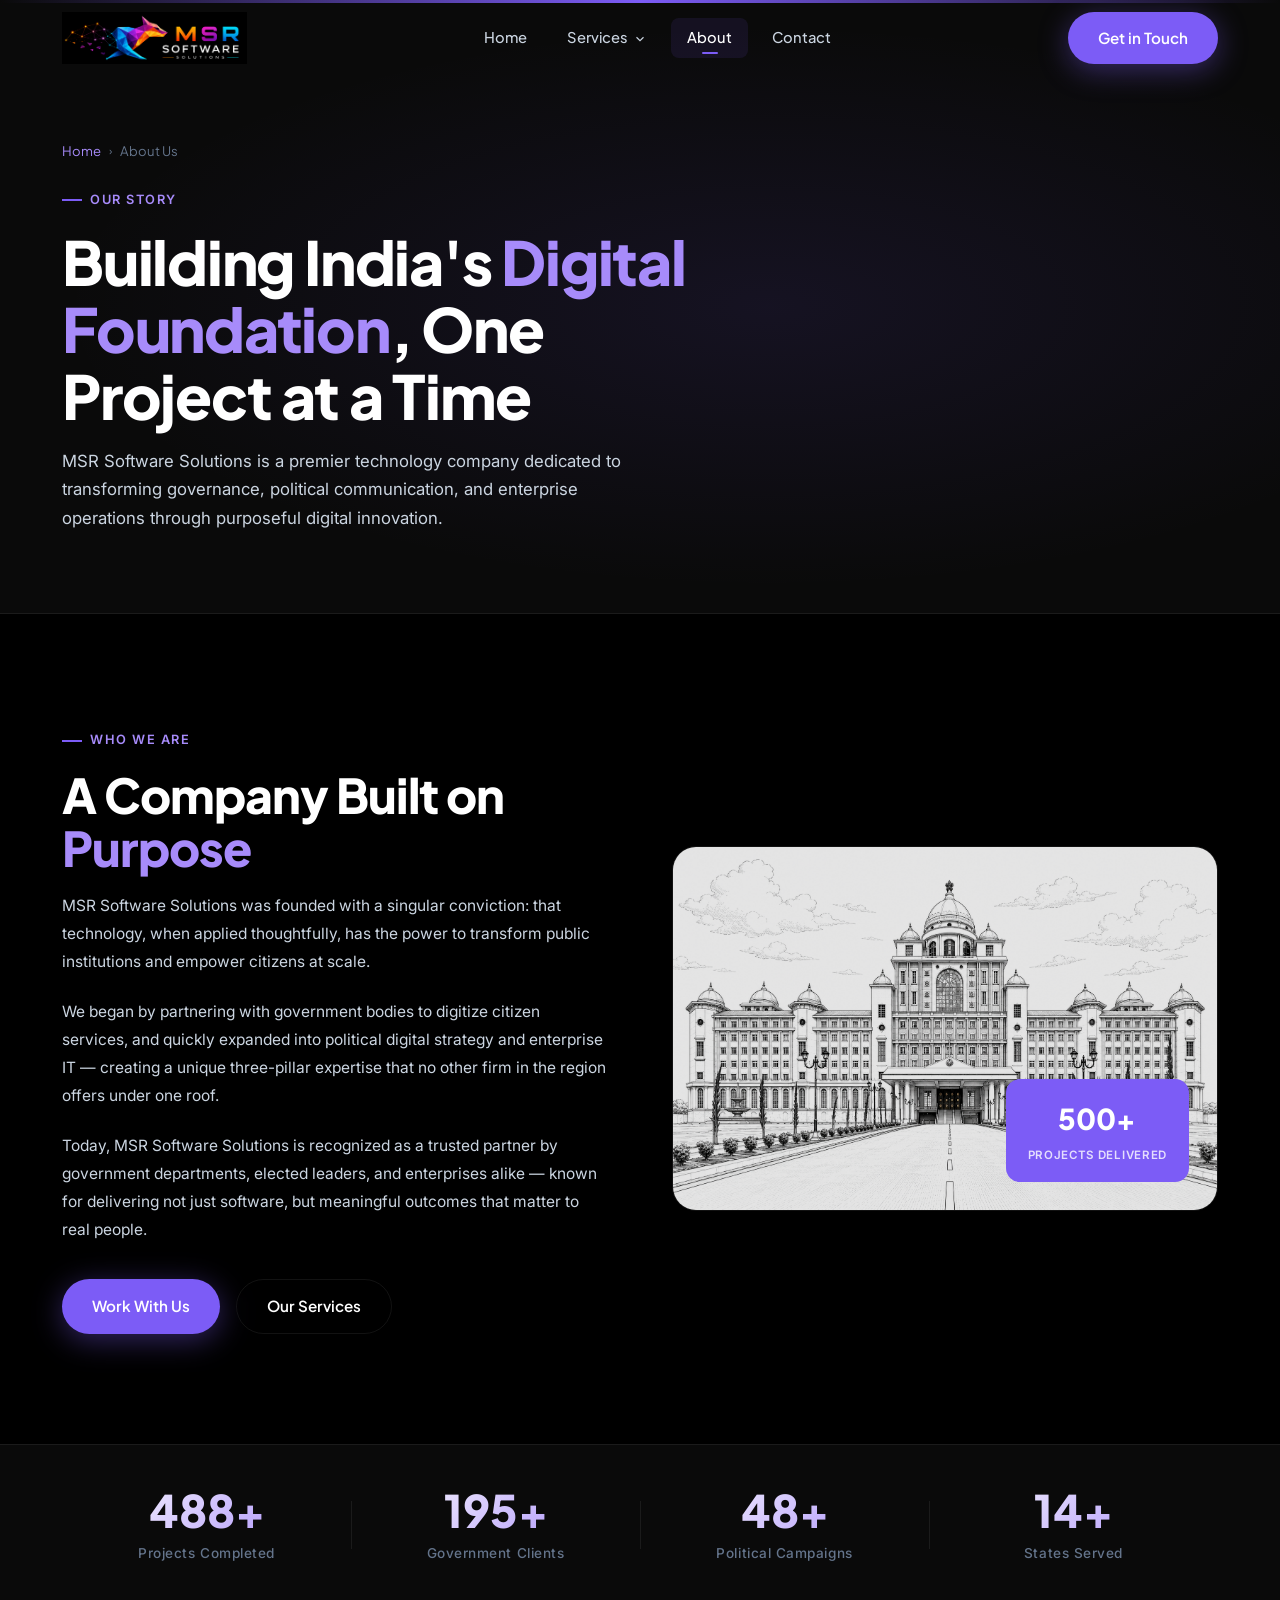
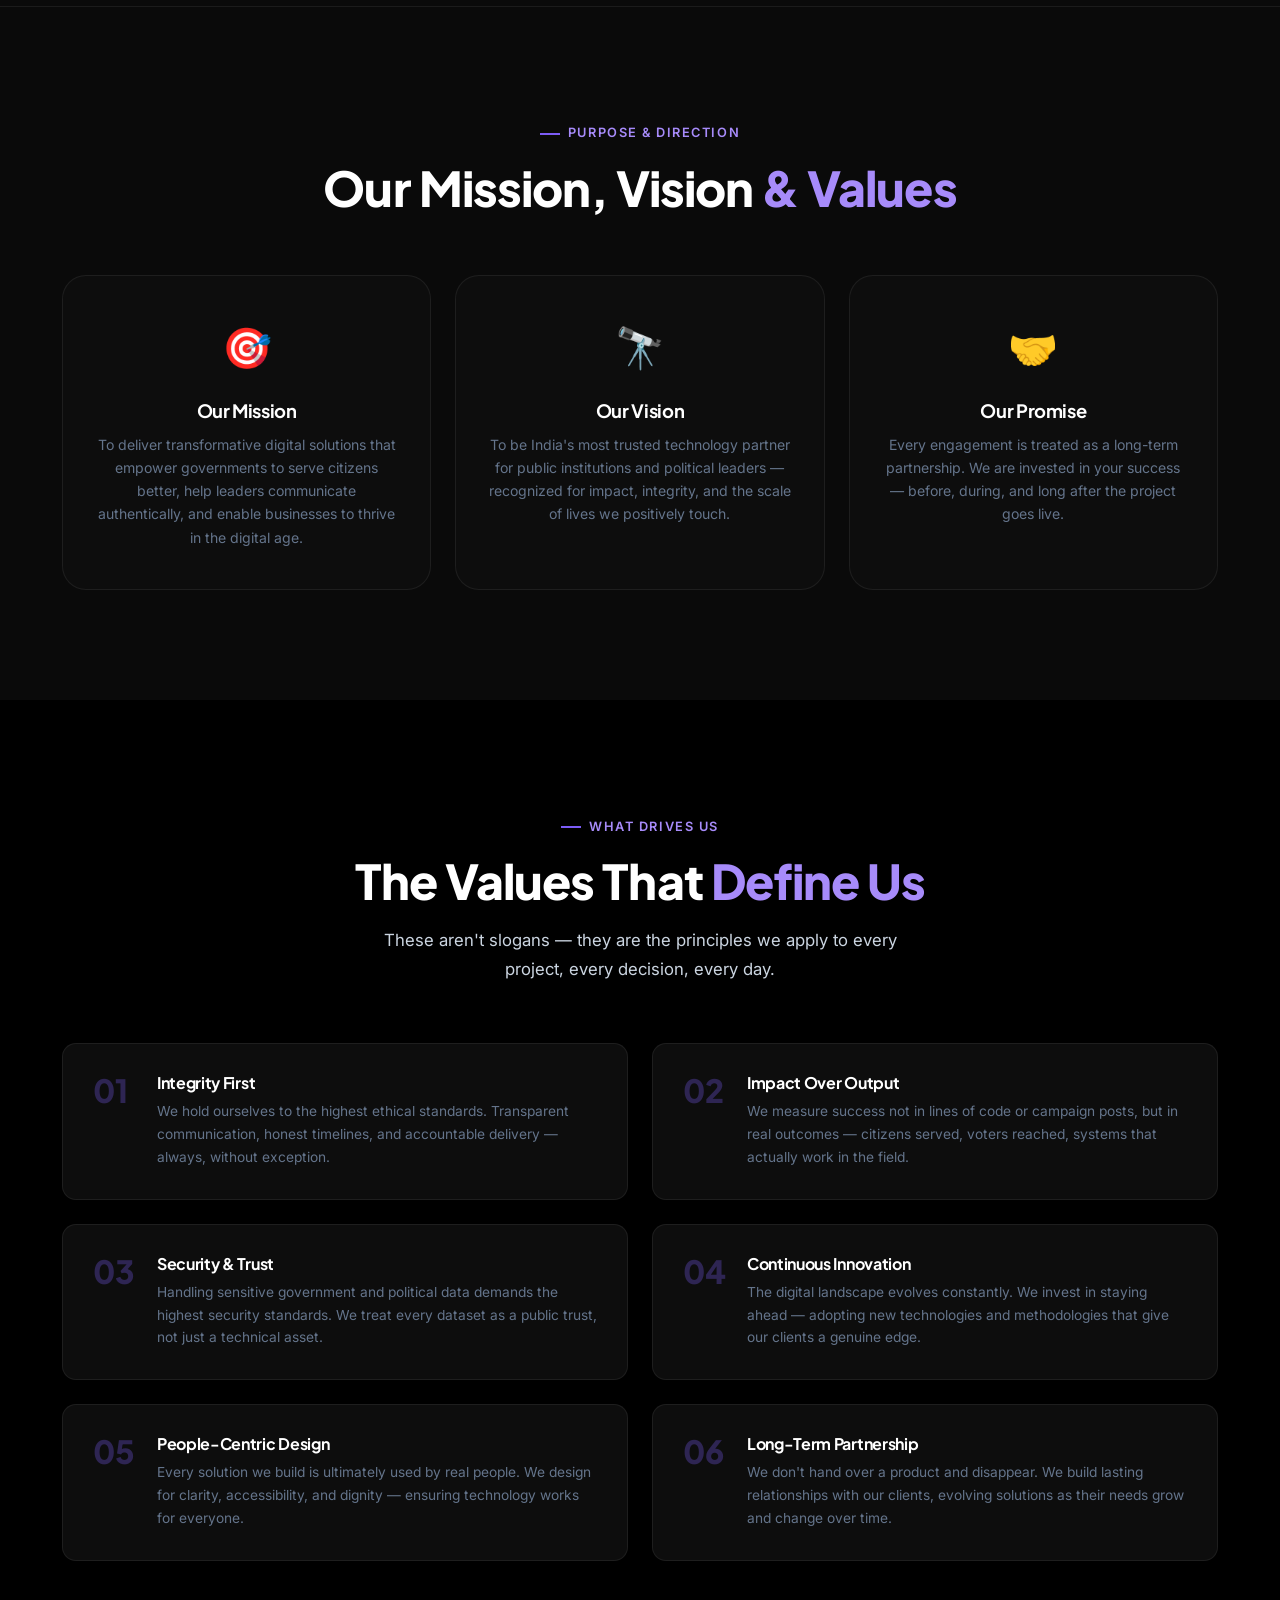
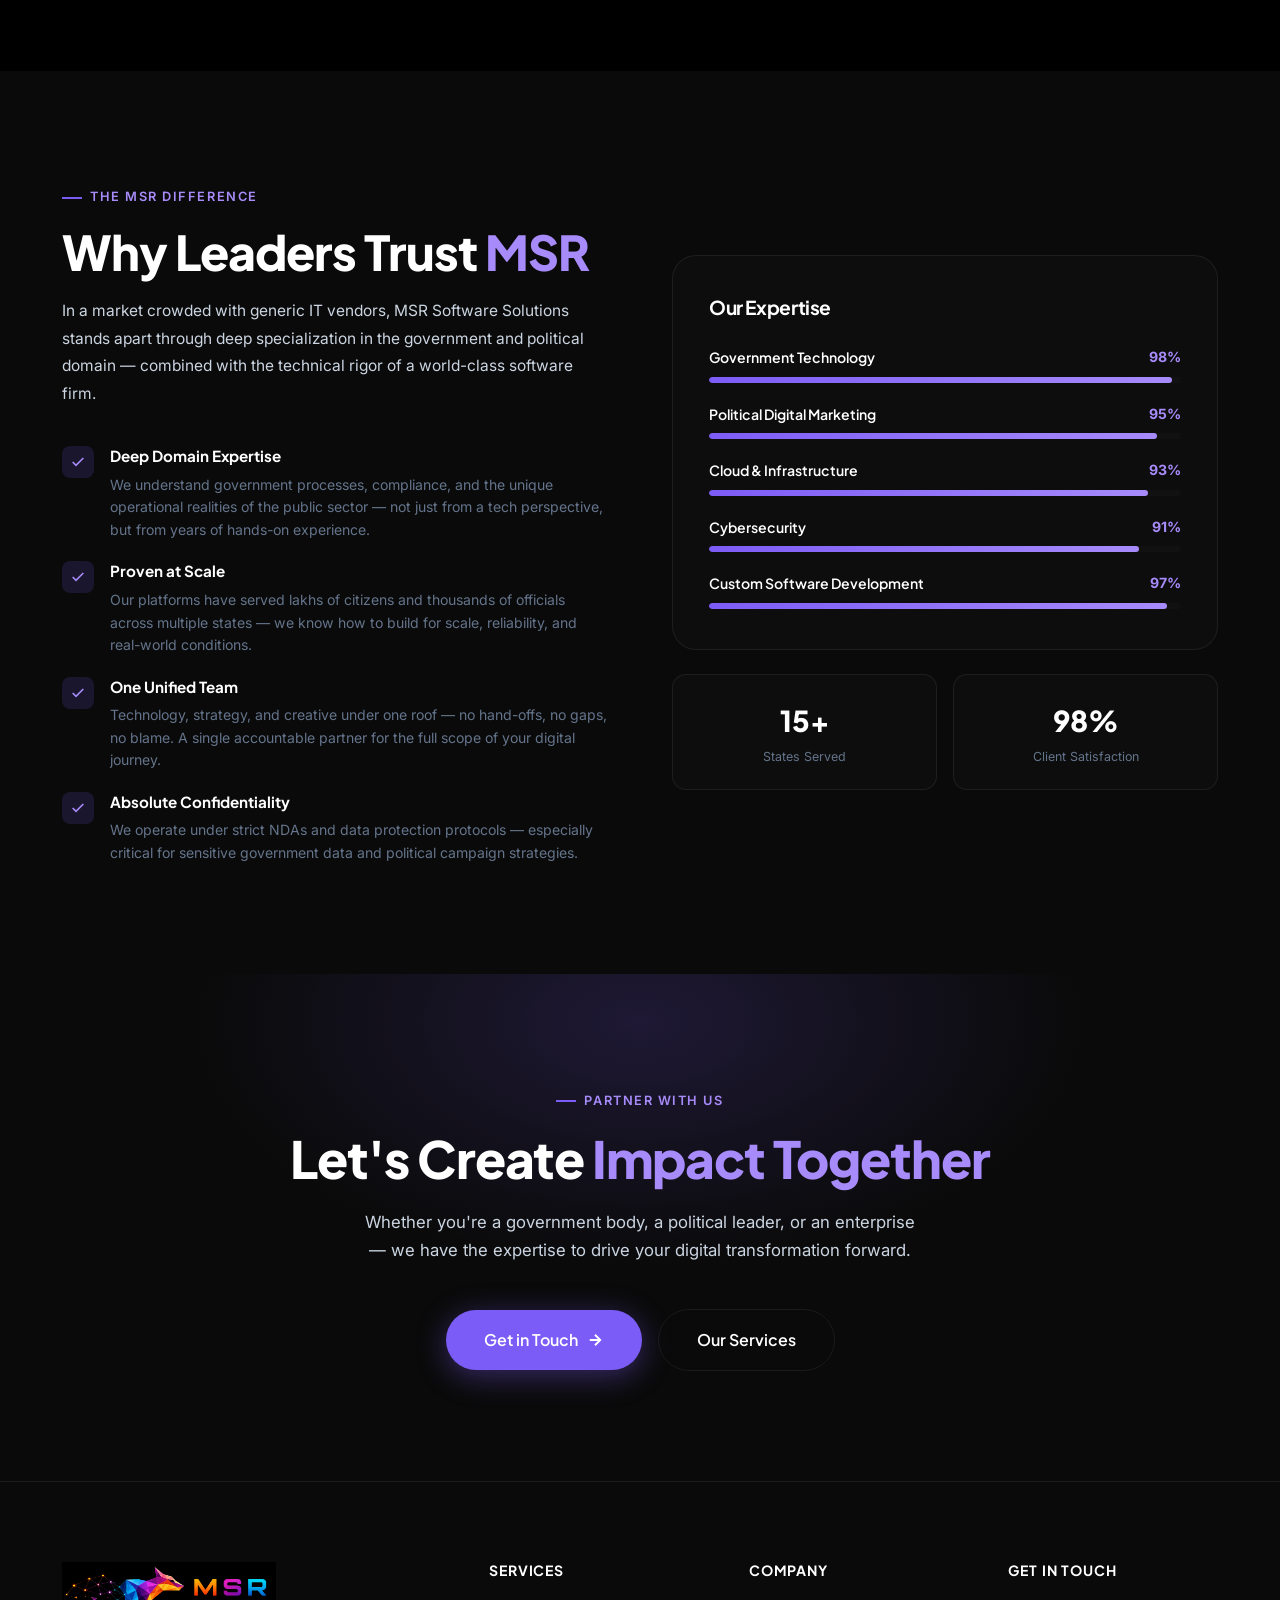
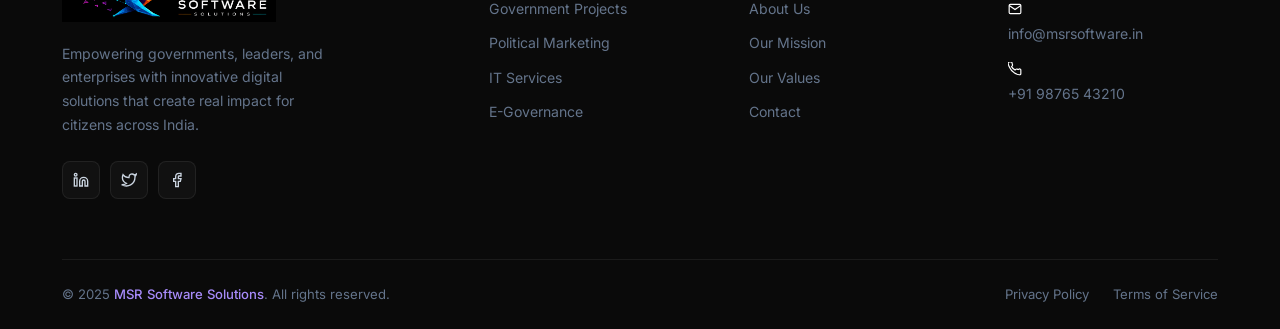
==== about.html @ 2f99510a "Initial commit: MSR Software Solutions website Complete multi-page website with Home, Services, Abou" ====
<!DOCTYPE html>
<html lang="en">
<head>
  <meta charset="UTF-8" />
  <meta name="viewport" content="width=device-width, initial-scale=1.0" />
  <meta name="description" content="About MSR Software Solutions — Our story, mission, values, and the team behind India's trusted government tech partner." />
  <title>About Us — MSR Software Solutions</title>
  <link rel="icon" type="image/png" href="msr_favicon_64.png" />
  <link rel="stylesheet" href="css/style.css" />
</head>
<body>

<!-- ===================== NAVIGATION ===================== -->
<nav class="nav">
  <div class="nav-inner">
    <a href="index.html" class="nav-logo">
      <img src="MSR LOGO .png" alt="MSR Software Solutions" class="nav-logo-img" />
    </a>
    <div class="nav-links">
      <a href="index.html" class="nav-link">Home</a>
      <div class="nav-item">
        <a href="services.html" class="nav-link">Services <svg xmlns="http://www.w3.org/2000/svg" width="14" height="14" viewBox="0 0 24 24" fill="none" stroke="currentColor" stroke-width="2" style="display:inline;margin-left:2px;vertical-align:middle"><path d="M6 9l6 6 6-6"/></svg></a>
        <div class="nav-dropdown">
          <a href="services.html#government"><svg xmlns="http://www.w3.org/2000/svg" viewBox="0 0 24 24" fill="none" stroke="currentColor" stroke-width="2"><path d="M3 9l9-7 9 7v11a2 2 0 01-2 2H5a2 2 0 01-2-2z"/><polyline points="9,22 9,12 15,12 15,22"/></svg>Government Projects</a>
          <a href="services.html#political"><svg xmlns="http://www.w3.org/2000/svg" viewBox="0 0 24 24" fill="none" stroke="currentColor" stroke-width="2"><path d="M17 21v-2a4 4 0 00-4-4H5a4 4 0 00-4 4v2"/><circle cx="9" cy="7" r="4"/></svg>Political Digital Marketing</a>
          <a href="services.html#it"><svg xmlns="http://www.w3.org/2000/svg" viewBox="0 0 24 24" fill="none" stroke="currentColor" stroke-width="2"><rect x="2" y="3" width="20" height="14" rx="2"/><line x1="8" y1="21" x2="16" y2="21"/><line x1="12" y1="17" x2="12" y2="21"/></svg>IT Services</a>
        </div>
      </div>
      <a href="about.html" class="nav-link active">About</a>
      <a href="contact.html" class="nav-link">Contact</a>
    </div>
    <div class="nav-cta">
      <a href="contact.html" class="btn btn-primary">Get in Touch</a>
    </div>
    <button class="nav-hamburger" aria-label="Menu"><span></span><span></span><span></span></button>
  </div>
</nav>

<!-- Mobile Nav -->
<div class="mobile-nav">
  <div class="mobile-nav-overlay"></div>
  <div class="mobile-nav-drawer">
    <div class="mobile-nav-header">
      <img src="MSR LOGO .png" alt="MSR Software Solutions" class="nav-logo-img" />
      <button class="mobile-nav-close" aria-label="Close">
        <svg xmlns="http://www.w3.org/2000/svg" width="18" height="18" viewBox="0 0 24 24" fill="none" stroke="currentColor" stroke-width="2"><line x1="18" y1="6" x2="6" y2="18"/><line x1="6" y1="6" x2="18" y2="18"/></svg>
      </button>
    </div>
    <a href="index.html" class="mobile-nav-link">Home</a>
    <a href="services.html" class="mobile-nav-link">Services</a>
    <a href="about.html" class="mobile-nav-link active">About</a>
    <a href="contact.html" class="mobile-nav-link">Contact</a>
    <div class="mobile-nav-divider"></div>
    <div class="mobile-nav-cta">
      <a href="contact.html" class="btn btn-primary" style="width:100%;justify-content:center">Get in Touch</a>
    </div>
  </div>
</div>

<!-- ===================== PAGE HERO ===================== -->
<section class="page-hero">
  <div class="page-hero-bg"></div>
  <div class="container">
    <div class="page-hero-content">
      <div class="breadcrumb">
        <a href="index.html">Home</a>
        <span class="breadcrumb-sep">›</span>
        <span>About Us</span>
      </div>
      <div class="section-label">Our Story</div>
      <h1 class="section-title" style="font-size:clamp(2.4rem,5vw,3.8rem);max-width:680px">
        Building India's <span class="highlight">Digital Foundation</span>, One Project at a Time
      </h1>
      <p class="section-subtitle" style="margin-top:18px;max-width:600px">
        MSR Software Solutions is a premier technology company dedicated to transforming governance, political communication, and enterprise operations through purposeful digital innovation.
      </p>
    </div>
  </div>
</section>

<!-- ===================== ABOUT STORY ===================== -->
<section class="section-pad" style="background:var(--dark)">
  <div class="container">
    <div class="grid-2">
      <div class="reveal">
        <div class="section-label">Who We Are</div>
        <h2 class="section-title">A Company Built on <span class="highlight">Purpose</span></h2>
        <p style="color:var(--text-body);font-size:0.97rem;line-height:1.8;margin-bottom:22px">
          MSR Software Solutions was founded with a singular conviction: that technology, when applied thoughtfully, has the power to transform public institutions and empower citizens at scale.
        </p>
        <p style="color:var(--text-body);font-size:0.97rem;line-height:1.8;margin-bottom:22px">
          We began by partnering with government bodies to digitize citizen services, and quickly expanded into political digital strategy and enterprise IT — creating a unique three-pillar expertise that no other firm in the region offers under one roof.
        </p>
        <p style="color:var(--text-body);font-size:0.97rem;line-height:1.8;margin-bottom:36px">
          Today, MSR Software Solutions is recognized as a trusted partner by government departments, elected leaders, and enterprises alike — known for delivering not just software, but meaningful outcomes that matter to real people.
        </p>
        <div style="display:flex;gap:16px;flex-wrap:wrap">
          <a href="contact.html" class="btn btn-primary">Work With Us</a>
          <a href="services.html" class="btn btn-outline">Our Services</a>
        </div>
      </div>

      <div class="reveal reveal-delay-2">
        <div class="about-img-wrap">
          <img src="hero.png" alt="MSR Software Solutions - Government Building" />
          <div class="about-badge">
            <span class="about-badge-num">500+</span>
            <span class="about-badge-text">Projects Delivered</span>
          </div>
        </div>
      </div>
    </div>
  </div>
</section>

<!-- ===================== STATS ===================== -->
<div class="stats-bar">
  <div class="container">
    <div class="stats-bar-inner">
      <div class="stat-item reveal">
        <span class="stat-number"><span data-count="500" data-suffix="+">0+</span></span>
        <span class="stat-label">Projects Completed</span>
      </div>
      <div class="stat-item reveal reveal-delay-1">
        <span class="stat-number"><span data-count="200" data-suffix="+">0+</span></span>
        <span class="stat-label">Government Clients</span>
      </div>
      <div class="stat-item reveal reveal-delay-2">
        <span class="stat-number"><span data-count="50" data-suffix="+">0+</span></span>
        <span class="stat-label">Political Campaigns</span>
      </div>
      <div class="stat-item reveal reveal-delay-3">
        <span class="stat-number"><span data-count="15" data-suffix="+">0+</span></span>
        <span class="stat-label">States Served</span>
      </div>
    </div>
  </div>
</div>

<!-- ===================== MISSION / VISION / VALUES ===================== -->
<section id="mission" class="section-pad" style="background:var(--dark-2)">
  <div class="container">
    <div class="text-center reveal">
      <div class="section-label">Purpose & Direction</div>
      <h2 class="section-title">Our Mission, Vision <span class="highlight">&amp; Values</span></h2>
    </div>

    <div class="mission-grid">
      <div class="mission-card reveal">
        <span class="mission-card-icon">🎯</span>
        <h3>Our Mission</h3>
        <p>To deliver transformative digital solutions that empower governments to serve citizens better, help leaders communicate authentically, and enable businesses to thrive in the digital age.</p>
      </div>
      <div class="mission-card reveal reveal-delay-1">
        <span class="mission-card-icon">🔭</span>
        <h3>Our Vision</h3>
        <p>To be India's most trusted technology partner for public institutions and political leaders — recognized for impact, integrity, and the scale of lives we positively touch.</p>
      </div>
      <div class="mission-card reveal reveal-delay-2">
        <span class="mission-card-icon">🤝</span>
        <h3>Our Promise</h3>
        <p>Every engagement is treated as a long-term partnership. We are invested in your success — before, during, and long after the project goes live.</p>
      </div>
    </div>
  </div>
</section>

<!-- ===================== CORE VALUES ===================== -->
<section id="values" class="section-pad" style="background:var(--dark)">
  <div class="container">
    <div class="text-center reveal">
      <div class="section-label">What Drives Us</div>
      <h2 class="section-title">The Values That <span class="highlight">Define Us</span></h2>
      <p class="section-subtitle">These aren't slogans — they are the principles we apply to every project, every decision, every day.</p>
    </div>

    <div class="values-grid" style="margin-top:60px">
      <div class="value-item reveal">
        <div class="value-num">01</div>
        <div>
          <h4>Integrity First</h4>
          <p>We hold ourselves to the highest ethical standards. Transparent communication, honest timelines, and accountable delivery — always, without exception.</p>
        </div>
      </div>
      <div class="value-item reveal reveal-delay-1">
        <div class="value-num">02</div>
        <div>
          <h4>Impact Over Output</h4>
          <p>We measure success not in lines of code or campaign posts, but in real outcomes — citizens served, voters reached, systems that actually work in the field.</p>
        </div>
      </div>
      <div class="value-item reveal">
        <div class="value-num">03</div>
        <div>
          <h4>Security & Trust</h4>
          <p>Handling sensitive government and political data demands the highest security standards. We treat every dataset as a public trust, not just a technical asset.</p>
        </div>
      </div>
      <div class="value-item reveal reveal-delay-1">
        <div class="value-num">04</div>
        <div>
          <h4>Continuous Innovation</h4>
          <p>The digital landscape evolves constantly. We invest in staying ahead — adopting new technologies and methodologies that give our clients a genuine edge.</p>
        </div>
      </div>
      <div class="value-item reveal">
        <div class="value-num">05</div>
        <div>
          <h4>People-Centric Design</h4>
          <p>Every solution we build is ultimately used by real people. We design for clarity, accessibility, and dignity — ensuring technology works for everyone.</p>
        </div>
      </div>
      <div class="value-item reveal reveal-delay-1">
        <div class="value-num">06</div>
        <div>
          <h4>Long-Term Partnership</h4>
          <p>We don't hand over a product and disappear. We build lasting relationships with our clients, evolving solutions as their needs grow and change over time.</p>
        </div>
      </div>
    </div>
  </div>
</section>

<!-- ===================== WHY MSR ===================== -->
<section class="section-pad" style="background:var(--dark-2)">
  <div class="container">
    <div class="grid-2">
      <div class="reveal">
        <div class="section-label">The MSR Difference</div>
        <h2 class="section-title">Why Leaders Trust <span class="highlight">MSR</span></h2>
        <p style="color:var(--text-body);font-size:0.97rem;line-height:1.8;margin-bottom:36px">
          In a market crowded with generic IT vendors, MSR Software Solutions stands apart through deep specialization in the government and political domain — combined with the technical rigor of a world-class software firm.
        </p>

        <div style="display:flex;flex-direction:column;gap:18px">
          <div style="display:flex;align-items:flex-start;gap:16px">
            <div style="width:32px;height:32px;background:rgba(124,92,246,0.15);border-radius:8px;display:flex;align-items:center;justify-content:center;flex-shrink:0;margin-top:2px">
              <svg xmlns="http://www.w3.org/2000/svg" width="16" height="16" viewBox="0 0 24 24" fill="none" stroke="var(--primary-light)" stroke-width="2.5"><polyline points="20 6 9 17 4 12"/></svg>
            </div>
            <div>
              <strong style="font-family:var(--font-head);font-size:0.95rem;color:var(--white)">Deep Domain Expertise</strong>
              <p style="font-size:0.88rem;color:var(--text-muted);margin-top:4px">We understand government processes, compliance, and the unique operational realities of the public sector — not just from a tech perspective, but from years of hands-on experience.</p>
            </div>
          </div>
          <div style="display:flex;align-items:flex-start;gap:16px">
            <div style="width:32px;height:32px;background:rgba(124,92,246,0.15);border-radius:8px;display:flex;align-items:center;justify-content:center;flex-shrink:0;margin-top:2px">
              <svg xmlns="http://www.w3.org/2000/svg" width="16" height="16" viewBox="0 0 24 24" fill="none" stroke="var(--primary-light)" stroke-width="2.5"><polyline points="20 6 9 17 4 12"/></svg>
            </div>
            <div>
              <strong style="font-family:var(--font-head);font-size:0.95rem;color:var(--white)">Proven at Scale</strong>
              <p style="font-size:0.88rem;color:var(--text-muted);margin-top:4px">Our platforms have served lakhs of citizens and thousands of officials across multiple states — we know how to build for scale, reliability, and real-world conditions.</p>
            </div>
          </div>
          <div style="display:flex;align-items:flex-start;gap:16px">
            <div style="width:32px;height:32px;background:rgba(124,92,246,0.15);border-radius:8px;display:flex;align-items:center;justify-content:center;flex-shrink:0;margin-top:2px">
              <svg xmlns="http://www.w3.org/2000/svg" width="16" height="16" viewBox="0 0 24 24" fill="none" stroke="var(--primary-light)" stroke-width="2.5"><polyline points="20 6 9 17 4 12"/></svg>
            </div>
            <div>
              <strong style="font-family:var(--font-head);font-size:0.95rem;color:var(--white)">One Unified Team</strong>
              <p style="font-size:0.88rem;color:var(--text-muted);margin-top:4px">Technology, strategy, and creative under one roof — no hand-offs, no gaps, no blame. A single accountable partner for the full scope of your digital journey.</p>
            </div>
          </div>
          <div style="display:flex;align-items:flex-start;gap:16px">
            <div style="width:32px;height:32px;background:rgba(124,92,246,0.15);border-radius:8px;display:flex;align-items:center;justify-content:center;flex-shrink:0;margin-top:2px">
              <svg xmlns="http://www.w3.org/2000/svg" width="16" height="16" viewBox="0 0 24 24" fill="none" stroke="var(--primary-light)" stroke-width="2.5"><polyline points="20 6 9 17 4 12"/></svg>
            </div>
            <div>
              <strong style="font-family:var(--font-head);font-size:0.95rem;color:var(--white)">Absolute Confidentiality</strong>
              <p style="font-size:0.88rem;color:var(--text-muted);margin-top:4px">We operate under strict NDAs and data protection protocols — especially critical for sensitive government data and political campaign strategies.</p>
            </div>
          </div>
        </div>
      </div>

      <div class="reveal reveal-delay-2">
        <!-- Expertise Areas -->
        <div style="background:var(--card-bg);border:1px solid var(--border-light);border-radius:var(--radius-lg);padding:40px 36px">
          <h3 style="font-size:1.2rem;font-weight:700;font-family:var(--font-head);margin-bottom:28px">Our Expertise</h3>
          <div style="display:flex;flex-direction:column;gap:20px">
            <div>
              <div style="display:flex;justify-content:space-between;margin-bottom:8px">
                <span style="font-size:0.88rem;font-weight:600;font-family:var(--font-head)">Government Technology</span>
                <span style="font-size:0.88rem;color:var(--primary-light);font-weight:700">98%</span>
              </div>
              <div style="height:6px;background:var(--dark-3);border-radius:4px;overflow:hidden">
                <div style="width:98%;height:100%;background:linear-gradient(90deg,var(--primary),var(--primary-light));border-radius:4px"></div>
              </div>
            </div>
            <div>
              <div style="display:flex;justify-content:space-between;margin-bottom:8px">
                <span style="font-size:0.88rem;font-weight:600;font-family:var(--font-head)">Political Digital Marketing</span>
                <span style="font-size:0.88rem;color:var(--primary-light);font-weight:700">95%</span>
              </div>
              <div style="height:6px;background:var(--dark-3);border-radius:4px;overflow:hidden">
                <div style="width:95%;height:100%;background:linear-gradient(90deg,var(--primary),var(--primary-light));border-radius:4px"></div>
              </div>
            </div>
            <div>
              <div style="display:flex;justify-content:space-between;margin-bottom:8px">
                <span style="font-size:0.88rem;font-weight:600;font-family:var(--font-head)">Cloud & Infrastructure</span>
                <span style="font-size:0.88rem;color:var(--primary-light);font-weight:700">93%</span>
              </div>
              <div style="height:6px;background:var(--dark-3);border-radius:4px;overflow:hidden">
                <div style="width:93%;height:100%;background:linear-gradient(90deg,var(--primary),var(--primary-light));border-radius:4px"></div>
              </div>
            </div>
            <div>
              <div style="display:flex;justify-content:space-between;margin-bottom:8px">
                <span style="font-size:0.88rem;font-weight:600;font-family:var(--font-head)">Cybersecurity</span>
                <span style="font-size:0.88rem;color:var(--primary-light);font-weight:700">91%</span>
              </div>
              <div style="height:6px;background:var(--dark-3);border-radius:4px;overflow:hidden">
                <div style="width:91%;height:100%;background:linear-gradient(90deg,var(--primary),var(--primary-light));border-radius:4px"></div>
              </div>
            </div>
            <div>
              <div style="display:flex;justify-content:space-between;margin-bottom:8px">
                <span style="font-size:0.88rem;font-weight:600;font-family:var(--font-head)">Custom Software Development</span>
                <span style="font-size:0.88rem;color:var(--primary-light);font-weight:700">97%</span>
              </div>
              <div style="height:6px;background:var(--dark-3);border-radius:4px;overflow:hidden">
                <div style="width:97%;height:100%;background:linear-gradient(90deg,var(--primary),var(--primary-light));border-radius:4px"></div>
              </div>
            </div>
          </div>
        </div>

        <!-- Recognition -->
        <div style="margin-top:24px;display:grid;grid-template-columns:1fr 1fr;gap:16px">
          <div style="background:var(--card-bg);border:1px solid var(--border-light);border-radius:var(--radius-md);padding:22px;text-align:center">
            <div style="font-size:1.8rem;font-weight:800;font-family:var(--font-head);color:var(--white)">15+</div>
            <div style="font-size:0.78rem;color:var(--text-muted);margin-top:4px">States Served</div>
          </div>
          <div style="background:var(--card-bg);border:1px solid var(--border-light);border-radius:var(--radius-md);padding:22px;text-align:center">
            <div style="font-size:1.8rem;font-weight:800;font-family:var(--font-head);color:var(--white)">98%</div>
            <div style="font-size:0.78rem;color:var(--text-muted);margin-top:4px">Client Satisfaction</div>
          </div>
        </div>
      </div>
    </div>
  </div>
</section>

<!-- ===================== CTA ===================== -->
<section class="cta-section">
  <div class="container">
    <div class="cta-inner reveal">
      <div class="section-label" style="justify-content:center">Partner With Us</div>
      <h2 class="section-title">Let's Create <span class="highlight">Impact Together</span></h2>
      <p class="section-subtitle">Whether you're a government body, a political leader, or an enterprise — we have the expertise to drive your digital transformation forward.</p>
      <div class="cta-actions">
        <a href="contact.html" class="btn btn-primary btn-lg">
          Get in Touch
          <svg xmlns="http://www.w3.org/2000/svg" width="18" height="18" viewBox="0 0 24 24" fill="none" stroke="currentColor" stroke-width="2.5"><path d="M5 12h14M12 5l7 7-7 7"/></svg>
        </a>
        <a href="services.html" class="btn btn-outline btn-lg">Our Services</a>
      </div>
    </div>
  </div>
</section>

<!-- ===================== FOOTER ===================== -->
<footer class="footer">
  <div class="container">
    <div class="footer-grid">
      <div class="footer-brand">
        <div style="margin-bottom:20px">
          <img src="MSR LOGO .png" alt="MSR Software Solutions" class="nav-logo-img" />
        </div>
        <p>Empowering governments, leaders, and enterprises with innovative digital solutions that create real impact for citizens across India.</p>
        <div class="footer-socials">
          <a href="#" class="social-btn" aria-label="LinkedIn"><svg xmlns="http://www.w3.org/2000/svg" viewBox="0 0 24 24" fill="none" stroke="currentColor" stroke-width="2"><path d="M16 8a6 6 0 016 6v7h-4v-7a2 2 0 00-2-2 2 2 0 00-2 2v7h-4v-7a6 6 0 016-6z"/><rect x="2" y="9" width="4" height="12"/><circle cx="4" cy="4" r="2"/></svg></a>
          <a href="#" class="social-btn" aria-label="Twitter"><svg xmlns="http://www.w3.org/2000/svg" viewBox="0 0 24 24" fill="none" stroke="currentColor" stroke-width="2"><path d="M23 3a10.9 10.9 0 01-3.14 1.53 4.48 4.48 0 00-7.86 3v1A10.66 10.66 0 013 4s-4 9 5 13a11.64 11.64 0 01-7 2c9 5 20 0 20-11.5a4.5 4.5 0 00-.08-.83A7.72 7.72 0 0023 3z"/></svg></a>
          <a href="#" class="social-btn" aria-label="Facebook"><svg xmlns="http://www.w3.org/2000/svg" viewBox="0 0 24 24" fill="none" stroke="currentColor" stroke-width="2"><path d="M18 2h-3a5 5 0 00-5 5v3H7v4h3v8h4v-8h3l1-4h-4V7a1 1 0 011-1h3z"/></svg></a>
        </div>
      </div>
      <div class="footer-col">
        <h5>Services</h5>
        <ul class="footer-links">
          <li><a href="services.html#government">Government Projects</a></li>
          <li><a href="services.html#political">Political Marketing</a></li>
          <li><a href="services.html#it">IT Services</a></li>
          <li><a href="services.html">E-Governance</a></li>
        </ul>
      </div>
      <div class="footer-col">
        <h5>Company</h5>
        <ul class="footer-links">
          <li><a href="about.html">About Us</a></li>
          <li><a href="about.html#mission">Our Mission</a></li>
          <li><a href="about.html#values">Our Values</a></li>
          <li><a href="contact.html">Contact</a></li>
        </ul>
      </div>
      <div class="footer-col">
        <h5>Get in Touch</h5>
        <ul class="footer-links">
          <li><svg xmlns="http://www.w3.org/2000/svg" width="14" height="14" viewBox="0 0 24 24" fill="none" stroke="currentColor" stroke-width="2" style="flex-shrink:0"><path d="M4 4h16c1.1 0 2 .9 2 2v12c0 1.1-.9 2-2 2H4c-1.1 0-2-.9-2-2V6c0-1.1.9-2 2-2z"/><polyline points="22,6 12,13 2,6"/></svg><a href="mailto:info@msrsoftware.in">info@msrsoftware.in</a></li>
          <li><svg xmlns="http://www.w3.org/2000/svg" width="14" height="14" viewBox="0 0 24 24" fill="none" stroke="currentColor" stroke-width="2" style="flex-shrink:0"><path d="M22 16.92v3a2 2 0 01-2.18 2 19.79 19.79 0 01-8.63-3.07A19.5 19.5 0 013.07 9.8 19.79 19.79 0 01.07 1.18 2 2 0 012 0h3a2 2 0 012 1.72 12.84 12.84 0 00.7 2.81 2 2 0 01-.45 2.11L6.09 7.91a16 16 0 006 6l1.27-1.27a2 2 0 012.11-.45 12.84 12.84 0 002.81.7A2 2 0 0122 14v2.92z"/></svg><a href="tel:+919876543210">+91 98765 43210</a></li>
        </ul>
      </div>
    </div>
    <div class="footer-bottom">
      <p class="footer-copy">&copy; 2025 <a href="index.html">MSR Software Solutions</a>. All rights reserved.</p>
      <div class="footer-bottom-links">
        <a href="#">Privacy Policy</a>
        <a href="#">Terms of Service</a>
      </div>
    </div>
  </div>
</footer>

<script src="js/main.js"></script>
</body>
</html>
---- css/style.css ----
/* ============================================================
   MSR SOFTWARE SOLUTIONS — Main Stylesheet
   ============================================================ */

/* ---------- Google Fonts ---------- */
@import url('https://fonts.googleapis.com/css2?family=Plus+Jakarta+Sans:wght@300;400;500;600;700;800&family=Inter:wght@300;400;500;600&display=swap');

/* ---------- CSS Variables ---------- */
:root {
  --primary:       #7C5CF6;
  --primary-dark:  #5B3DD8;
  --primary-light: #A78BFA;
  --primary-glow:  rgba(124, 92, 246, 0.18);

  --dark:          #000000;
  --dark-2:        #0A0A0A;
  --dark-3:        #111111;
  --dark-4:        #1A1A1A;
  --card-bg:       #0D0D0D;

  --white:         #FFFFFF;
  --off-white:     #F4F4FF;
  --text-body:     #CBD5E1;
  --text-muted:    #64748B;
  --border:        rgba(124, 92, 246, 0.15);
  --border-light:  rgba(255, 255, 255, 0.07);

  --font-head: 'Plus Jakarta Sans', sans-serif;
  --font-body: 'Inter', sans-serif;

  --radius-sm:  8px;
  --radius-md:  14px;
  --radius-lg:  24px;
  --radius-xl:  36px;

  --shadow-card: 0 4px 40px rgba(0,0,0,0.35);
  --shadow-glow: 0 0 60px rgba(124, 92, 246, 0.25);

  --transition: 0.35s cubic-bezier(0.4, 0, 0.2, 1);
  --nav-height: 76px;
}

/* ---------- Reset & Base ---------- */
*, *::before, *::after { box-sizing: border-box; margin: 0; padding: 0; }

html { scroll-behavior: smooth; font-size: 16px; }

body {
  font-family: var(--font-body);
  background: var(--dark);
  color: var(--white);
  line-height: 1.6;
  -webkit-font-smoothing: antialiased;
  overflow-x: hidden;
}

a { text-decoration: none; color: inherit; }
img { display: block; max-width: 100%; }
ul, ol { list-style: none; }
button { cursor: pointer; border: none; background: none; font-family: inherit; }

/* ---------- Scrollbar ---------- */
::-webkit-scrollbar { width: 6px; }
::-webkit-scrollbar-track { background: var(--dark-2); }
::-webkit-scrollbar-thumb { background: var(--primary); border-radius: 4px; }

/* ============================================================
   TYPOGRAPHY
   ============================================================ */
h1, h2, h3, h4, h5, h6 {
  font-family: var(--font-head);
  font-weight: 700;
  line-height: 1.15;
  letter-spacing: -0.02em;
}

.section-label {
  display: inline-flex;
  align-items: center;
  gap: 8px;
  font-size: 0.8rem;
  font-weight: 600;
  letter-spacing: 0.12em;
  text-transform: uppercase;
  color: var(--primary-light);
  margin-bottom: 18px;
}

.section-label::before {
  content: '';
  display: inline-block;
  width: 20px; height: 2px;
  background: var(--primary);
}

.section-title {
  font-size: clamp(2rem, 4vw, 3rem);
  font-weight: 800;
  color: var(--white);
  margin-bottom: 18px;
  line-height: 1.1;
}

.section-subtitle {
  font-size: 1.05rem;
  color: var(--text-body);
  max-width: 560px;
  line-height: 1.7;
}

.highlight { color: var(--primary-light); }

/* ============================================================
   LAYOUT UTILITIES
   ============================================================ */
.container {
  width: 100%;
  max-width: 1220px;
  margin: 0 auto;
  padding: 0 32px;
}

.section-pad {
  padding: 110px 0;
}

.section-pad-sm {
  padding: 70px 0;
}

.text-center { text-align: center; }
.text-center .section-subtitle { margin: 0 auto; }
.text-center .section-label { margin-left: auto; margin-right: auto; }

.grid-2 { display: grid; grid-template-columns: 1fr 1fr; gap: 64px; align-items: center; }
.grid-3 { display: grid; grid-template-columns: repeat(3, 1fr); gap: 28px; }
.grid-4 { display: grid; grid-template-columns: repeat(4, 1fr); gap: 28px; }

/* ============================================================
   BUTTONS
   ============================================================ */
.btn {
  display: inline-flex;
  align-items: center;
  gap: 8px;
  padding: 14px 30px;
  border-radius: 50px;
  font-family: var(--font-head);
  font-weight: 600;
  font-size: 0.95rem;
  transition: var(--transition);
  white-space: nowrap;
}

.btn-primary {
  background: var(--primary);
  color: var(--white);
  box-shadow: 0 6px 30px rgba(124, 92, 246, 0.4);
}

.btn-primary:hover {
  background: var(--primary-dark);
  transform: translateY(-2px);
  box-shadow: 0 10px 40px rgba(124, 92, 246, 0.55);
}

.btn-outline {
  background: transparent;
  color: var(--white);
  border: 1.5px solid var(--border-light);
  backdrop-filter: blur(8px);
}

.btn-outline:hover {
  border-color: var(--primary-light);
  color: var(--primary-light);
  transform: translateY(-2px);
}

.btn-white {
  background: var(--white);
  color: var(--dark);
  font-weight: 700;
}

.btn-white:hover {
  background: var(--off-white);
  transform: translateY(-2px);
  box-shadow: 0 10px 40px rgba(255,255,255,0.15);
}

.btn-lg {
  padding: 17px 38px;
  font-size: 1rem;
}

/* ============================================================
   NAVIGATION
   ============================================================ */
.nav {
  position: fixed;
  top: 0; left: 0; right: 0;
  z-index: 1000;
  height: var(--nav-height);
  display: flex;
  align-items: center;
  transition: var(--transition);
}

.nav.scrolled {
  background: rgba(0, 0, 0, 0.92);
  backdrop-filter: blur(20px);
  border-bottom: 1px solid var(--border-light);
}

.nav-inner {
  display: flex;
  align-items: center;
  justify-content: space-between;
  width: 100%;
  max-width: 1220px;
  margin: 0 auto;
  padding: 0 32px;
}

.nav-logo {
  display: flex;
  align-items: center;
}

.nav-logo-img {
  height: 52px;
  width: auto;
  display: block;
  object-fit: contain;
}

.footer-brand .nav-logo-img {
  height: 60px;
}

/* Text block */
.nav-logo-text {
  display: flex;
  flex-direction: column;
  line-height: 1;
  gap: 2px;
}

.nav-logo-text .logo-name {
  font-family: var(--font-head);
  font-size: 1.15rem;
  font-weight: 800;
  color: var(--white);
  letter-spacing: -0.02em;
}

.nav-logo-text .logo-sub {
  font-family: var(--font-head);
  font-size: 0.55rem;
  font-weight: 600;
  color: var(--primary-light);
  letter-spacing: 0.12em;
  text-transform: uppercase;
}

.nav-links {
  display: flex;
  align-items: center;
  gap: 8px;
}

.nav-link {
  padding: 8px 16px;
  font-size: 0.92rem;
  font-weight: 500;
  color: var(--text-body);
  border-radius: 8px;
  transition: var(--transition);
  font-family: var(--font-head);
  position: relative;
}

.nav-link:hover,
.nav-link.active {
  color: var(--white);
  background: rgba(124, 92, 246, 0.1);
}

.nav-link.active::after {
  content: '';
  position: absolute;
  bottom: 4px;
  left: 50%; transform: translateX(-50%);
  width: 16px; height: 2px;
  background: var(--primary);
  border-radius: 2px;
}

/* Dropdown */
.nav-item { position: relative; }

.nav-dropdown {
  position: absolute;
  top: calc(100% + 12px);
  left: 50%;
  transform: translateX(-50%) translateY(8px);
  background: var(--dark-3);
  border: 1px solid var(--border-light);
  border-radius: var(--radius-md);
  padding: 10px;
  min-width: 220px;
  opacity: 0;
  visibility: hidden;
  transition: var(--transition);
  box-shadow: var(--shadow-card);
}

.nav-item:hover .nav-dropdown {
  opacity: 1;
  visibility: visible;
  transform: translateX(-50%) translateY(0);
}

.nav-dropdown a {
  display: flex;
  align-items: center;
  gap: 10px;
  padding: 10px 14px;
  border-radius: 8px;
  font-size: 0.88rem;
  font-weight: 500;
  color: var(--text-body);
  transition: var(--transition);
  font-family: var(--font-head);
}

.nav-dropdown a:hover {
  background: rgba(124, 92, 246, 0.12);
  color: var(--white);
}

.nav-dropdown a svg { width: 16px; height: 16px; color: var(--primary-light); flex-shrink: 0; }

.nav-cta {
  display: flex;
  align-items: center;
  gap: 12px;
}

/* Hamburger */
.nav-hamburger {
  display: none;
  flex-direction: column;
  gap: 5px;
  padding: 8px;
  cursor: pointer;
}

.nav-hamburger span {
  display: block;
  width: 24px; height: 2px;
  background: var(--white);
  border-radius: 2px;
  transition: var(--transition);
}

/* ============================================================
   HERO SECTION — Full-bleed image background
   ============================================================ */
.hero {
  position: relative;
  min-height: 75vh;
  display: flex;
  align-items: flex-end;
  overflow: hidden;
  background: var(--dark);
}

/* ---- Full-bleed building image ---- */
.hero-bg-image {
  position: absolute;
  top: 0; left: 0; right: 0; bottom: 0;
  z-index: 0;
  overflow: hidden;
}

.hero-bg-image img {
  width: 100%;
  height: 100%;
  object-fit: cover;
  object-position: center top;
  display: block;
  /* invert sketch: white paper + black lines → dark bg + white lines */
  filter: invert(1) brightness(0.82) contrast(1.08);
  opacity: 1;
}

/* ---- Gradient overlay (separate div — avoids pseudo-element z-stacking issues) ---- */
.hero-overlay {
  position: absolute;
  top: 0; left: 0; right: 0; bottom: 0;
  z-index: 1;
  background:
    linear-gradient(
      to top,
      rgba(0, 0, 0, 1)    0%,
      rgba(0, 0, 0, 0.78) 28%,
      rgba(0, 0, 0, 0.42) 55%,
      rgba(0, 0, 0, 0.08) 100%
    ),
    linear-gradient(
      to right,
      rgba(0, 0, 0, 0.65) 0%,
      rgba(0, 0, 0, 0.1)  50%,
      transparent          75%
    );
}

/* Purple glow */
.hero-overlay::after {
  content: '';
  position: absolute;
  inset: 0;
  background: radial-gradient(ellipse at 65% 38%, rgba(124, 92, 246, 0.18) 0%, transparent 60%);
}

/* Grid pattern overlay */
.hero-grid {
  position: absolute;
  inset: 0;
  z-index: 1;
  background-image:
    linear-gradient(rgba(124, 92, 246, 0.04) 1px, transparent 1px),
    linear-gradient(90deg, rgba(124, 92, 246, 0.04) 1px, transparent 1px);
  background-size: 60px 60px;
  pointer-events: none;
}

/* ---- Content wrapper ---- */
.hero-inner {
  position: relative;
  z-index: 3;
  width: 100%;
  max-width: 1220px;
  margin: 0 auto;
  padding: calc(var(--nav-height) + 30px) 32px 50px;
  display: flex;
  flex-direction: column;
  align-items: flex-start;
}

.hero-content {
  max-width: 680px;
}

.hero-badge {
  display: inline-flex;
  align-items: center;
  gap: 8px;
  padding: 7px 16px;
  background: rgba(124, 92, 246, 0.14);
  border: 1px solid rgba(124, 92, 246, 0.3);
  border-radius: 50px;
  font-size: 0.8rem;
  font-weight: 600;
  color: var(--primary-light);
  font-family: var(--font-head);
  letter-spacing: 0.04em;
  margin-bottom: 28px;
  backdrop-filter: blur(8px);
}

.hero-badge-dot {
  width: 7px; height: 7px;
  background: var(--primary);
  border-radius: 50%;
  animation: pulse-dot 2s infinite;
}

@keyframes pulse-dot {
  0%, 100% { opacity: 1; transform: scale(1); }
  50% { opacity: 0.5; transform: scale(0.85); }
}

.hero-title {
  font-size: clamp(2.2rem, 4vw, 3.4rem);
  font-weight: 800;
  line-height: 1.1;
  margin-bottom: 18px;
  letter-spacing: -0.03em;
  text-shadow: 0 2px 30px rgba(0,0,0,0.5);
}

.hero-title .line-accent {
  background: linear-gradient(135deg, var(--primary-light) 0%, var(--primary) 100%);
  -webkit-background-clip: text;
  -webkit-text-fill-color: transparent;
  background-clip: text;
}

.hero-desc {
  font-size: 1.1rem;
  color: rgba(203, 213, 225, 0.9);
  line-height: 1.75;
  max-width: 560px;
  margin-bottom: 40px;
  text-shadow: 0 1px 12px rgba(0,0,0,0.6);
}

.hero-actions {
  display: flex;
  align-items: center;
  gap: 16px;
  flex-wrap: wrap;
}

/* ---- Trust bar below actions ---- */
.hero-trust {
  display: flex;
  align-items: center;
  gap: 32px;
  margin-top: 32px;
  padding-top: 28px;
  border-top: 1px solid rgba(255,255,255,0.1);
  flex-wrap: wrap;
}

.hero-trust-label {
  font-size: 0.78rem;
  color: rgba(148, 163, 184, 0.8);
  font-weight: 600;
  text-transform: uppercase;
  letter-spacing: 0.1em;
  white-space: nowrap;
}

.hero-trust-stats {
  display: flex;
  gap: 40px;
}

.hero-trust-stat strong {
  display: block;
  font-size: 1.5rem;
  font-weight: 800;
  font-family: var(--font-head);
  color: var(--white);
  text-shadow: 0 2px 12px rgba(0,0,0,0.4);
}

.hero-trust-stat span {
  font-size: 0.75rem;
  color: rgba(148, 163, 184, 0.8);
  font-weight: 500;
}

/* ---- Floating stat cards (top-right corner) ---- */
.hero-float-cards {
  position: absolute;
  top: calc(var(--nav-height) + 40px);
  right: 40px;
  z-index: 4;
  display: flex;
  flex-direction: column;
  gap: 16px;
  align-items: flex-end;
}

.hero-float-card {
  background: rgba(0, 0, 0, 0.82);
  backdrop-filter: blur(20px);
  -webkit-backdrop-filter: blur(20px);
  border: 1px solid rgba(124, 92, 246, 0.2);
  border-radius: var(--radius-md);
  padding: 16px 22px;
  box-shadow: 0 8px 40px rgba(0,0,0,0.5), 0 0 0 1px rgba(255,255,255,0.04);
  animation: float-card 4s ease-in-out infinite;
  min-width: 190px;
}

.hero-float-card:nth-child(2) {
  animation-delay: 2s;
}

@keyframes float-card {
  0%, 100% { transform: translateY(0px); }
  50% { transform: translateY(-8px); }
}

.float-card-label {
  font-size: 0.7rem;
  color: var(--text-muted);
  text-transform: uppercase;
  letter-spacing: 0.1em;
  margin-bottom: 6px;
  font-weight: 600;
  font-family: var(--font-head);
}

.float-card-val {
  font-size: 1.6rem;
  font-weight: 800;
  font-family: var(--font-head);
  color: var(--white);
  display: flex;
  align-items: center;
  gap: 8px;
}

.float-card-val .tag {
  font-size: 0.68rem;
  padding: 3px 9px;
  background: rgba(124, 92, 246, 0.22);
  color: var(--primary-light);
  border-radius: 50px;
  font-weight: 600;
  border: 1px solid rgba(124, 92, 246, 0.2);
}

/* hide old hero-visual helper */
.hero-visual { display: none; }
.hero-bg { display: none; }

/* ============================================================
   STATS BAR
   ============================================================ */
.stats-bar {
  background: var(--dark-2);
  border-top: 1px solid var(--border-light);
  border-bottom: 1px solid var(--border-light);
  padding: 40px 0;
}

.stats-bar-inner {
  display: flex;
  justify-content: center;
  gap: 0;
}

.stat-item {
  flex: 1;
  text-align: center;
  position: relative;
  padding: 0 20px;
}

.stat-item + .stat-item::before {
  content: '';
  position: absolute;
  left: 0; top: 50%;
  transform: translateY(-50%);
  width: 1px; height: 48px;
  background: var(--border-light);
}

.stat-number {
  font-size: clamp(2rem, 3.5vw, 2.8rem);
  font-weight: 800;
  font-family: var(--font-head);
  background: linear-gradient(135deg, var(--white) 0%, var(--primary-light) 100%);
  -webkit-background-clip: text;
  -webkit-text-fill-color: transparent;
  background-clip: text;
  display: block;
  line-height: 1.1;
  margin-bottom: 6px;
}

.stat-label {
  font-size: 0.85rem;
  color: var(--text-muted);
  font-weight: 500;
  letter-spacing: 0.04em;
}

/* ============================================================
   SERVICES SECTION
   ============================================================ */
.services-section {
  background: var(--dark);
}

.services-grid {
  display: grid;
  grid-template-columns: repeat(3, 1fr);
  gap: 24px;
  margin-top: 60px;
}

.service-card {
  background: var(--card-bg);
  border: 1px solid var(--border-light);
  border-radius: var(--radius-lg);
  padding: 0;
  position: relative;
  overflow: hidden;
  transition: var(--transition);
  cursor: pointer;
  display: flex;
  flex-direction: column;
}

/* ---- Card image ---- */
.service-card-img {
  width: 100%;
  height: 240px;
  overflow: hidden;
  position: relative;
  flex-shrink: 0;
  background: #fff;
  border-bottom: 2px solid rgba(124, 92, 246, 0.3);
}

.service-card-img img {
  width: 100%;
  height: 100%;
  object-fit: cover;
  object-position: center center;
  display: block;
  filter: brightness(0.95) contrast(1.05) saturate(0.9);
  transition: transform 0.55s cubic-bezier(0.4, 0, 0.2, 1), filter 0.55s;
}

/* Dark purple gradient overlay — blends white image into dark card */
.service-card-img::before {
  content: '';
  position: absolute;
  inset: 0;
  background: linear-gradient(
    to bottom,
    rgba(0, 0, 0, 0.08) 0%,
    rgba(10, 6, 30, 0.55) 75%,
    rgba(0, 0, 0, 0.85) 100%
  );
  z-index: 1;
  pointer-events: none;
}

/* Purple top-left accent glow */
.service-card-img::after {
  content: '';
  position: absolute;
  inset: 0;
  background: linear-gradient(
    135deg,
    rgba(124, 92, 246, 0.15) 0%,
    transparent 60%
  );
  z-index: 2;
  pointer-events: none;
}

.service-card:hover .service-card-img img {
  transform: scale(1.06);
  filter: brightness(1.05) contrast(1.08) saturate(1.0);
}

.service-card:hover .service-card-img {
  border-bottom-color: rgba(124, 92, 246, 0.7);
}

/* ---- Card body ---- */
.service-card-body {
  padding: 28px 30px 32px;
  display: flex;
  flex-direction: column;
  flex: 1;
}

.service-card::before {
  content: '';
  position: absolute;
  inset: 0;
  background: linear-gradient(135deg, var(--primary-glow), transparent 60%);
  opacity: 0;
  transition: var(--transition);
}

.service-card:hover {
  border-color: rgba(124, 92, 246, 0.6);
  transform: translateY(-6px);
  box-shadow: 0 20px 60px rgba(0,0,0,0.5), 0 0 50px rgba(124, 92, 246, 0.25), 0 0 0 1px rgba(124, 92, 246, 0.3);
}

.service-card:hover::before {
  opacity: 1;
}

/* Top accent line */
.service-card-accent {
  position: absolute;
  top: 0; left: 0; right: 0;
  height: 3px;
  background: linear-gradient(90deg, var(--primary), var(--primary-light));
  border-radius: 2px 2px 0 0;
  opacity: 0;
  transition: var(--transition);
}

.service-card:hover .service-card-accent {
  opacity: 1;
}

.service-icon {
  width: 50px; height: 50px;
  background: rgba(124, 92, 246, 0.12);
  border: 1px solid rgba(124, 92, 246, 0.2);
  border-radius: var(--radius-md);
  display: flex;
  align-items: center;
  justify-content: center;
  margin-bottom: 18px;
  transition: var(--transition);
}

.service-icon svg {
  width: 28px; height: 28px;
  color: var(--primary-light);
}

.service-card:hover .service-icon {
  background: rgba(124, 92, 246, 0.22);
  transform: scale(1.05);
}

.service-card h3 {
  font-size: 1.2rem;
  font-weight: 700;
  margin-bottom: 14px;
  font-family: var(--font-head);
}

.service-card p {
  font-size: 0.92rem;
  color: var(--text-body);
  line-height: 1.7;
  margin-bottom: 28px;
}

.service-tags {
  display: flex;
  flex-wrap: wrap;
  gap: 8px;
  margin-bottom: 28px;
}

.service-tag {
  padding: 4px 12px;
  background: rgba(124, 92, 246, 0.1);
  border: 1px solid rgba(124, 92, 246, 0.15);
  border-radius: 50px;
  font-size: 0.75rem;
  font-weight: 600;
  color: var(--primary-light);
  font-family: var(--font-head);
}

.service-link {
  display: inline-flex;
  align-items: center;
  gap: 6px;
  font-size: 0.88rem;
  font-weight: 600;
  color: var(--primary-light);
  font-family: var(--font-head);
  transition: var(--transition);
}

.service-link svg {
  width: 16px; height: 16px;
  transition: transform 0.25s;
}

.service-card:hover .service-link svg {
  transform: translateX(4px);
}

/* ============================================================
   ABOUT SECTION
   ============================================================ */
.about-section {
  background: var(--dark-2);
}

.about-visual {
  position: relative;
}

.about-img-wrap {
  border-radius: var(--radius-lg);
  overflow: hidden;
  border: 1px solid var(--border-light);
  box-shadow: var(--shadow-card);
  position: relative;
}

.about-img-wrap img {
  width: 100%;
  display: block;
  filter: brightness(0.88) saturate(0.95) contrast(1.05);
  object-fit: cover;
}

.about-badge {
  position: absolute;
  bottom: 28px;
  right: 28px;
  background: var(--primary);
  border-radius: var(--radius-md);
  padding: 16px 22px;
  text-align: center;
}

.about-badge-num {
  font-size: 1.8rem;
  font-weight: 800;
  font-family: var(--font-head);
  color: var(--white);
  display: block;
}

.about-badge-text {
  font-size: 0.72rem;
  color: rgba(255,255,255,0.8);
  font-weight: 600;
  text-transform: uppercase;
  letter-spacing: 0.06em;
}

.about-features {
  display: grid;
  grid-template-columns: 1fr 1fr;
  gap: 20px;
  margin-top: 36px;
}

.about-feature {
  display: flex;
  align-items: flex-start;
  gap: 14px;
  padding: 20px;
  background: var(--card-bg);
  border: 1px solid var(--border-light);
  border-radius: var(--radius-md);
  transition: var(--transition);
}

.about-feature:hover {
  border-color: rgba(124, 92, 246, 0.3);
}

.about-feature-icon {
  width: 42px; height: 42px;
  background: rgba(124, 92, 246, 0.12);
  border-radius: 10px;
  display: flex;
  align-items: center;
  justify-content: center;
  flex-shrink: 0;
}

.about-feature-icon svg {
  width: 20px; height: 20px;
  color: var(--primary-light);
}

.about-feature h4 {
  font-size: 0.9rem;
  font-weight: 700;
  margin-bottom: 4px;
  font-family: var(--font-head);
}

.about-feature p {
  font-size: 0.82rem;
  color: var(--text-muted);
  line-height: 1.5;
}

/* ============================================================
   WHY CHOOSE US
   ============================================================ */
.why-section {
  background: var(--dark);
}

.why-grid {
  display: grid;
  grid-template-columns: repeat(3, 1fr);
  gap: 2px;
  margin-top: 60px;
  background: var(--border-light);
  border-radius: var(--radius-lg);
  overflow: hidden;
}

.why-item {
  background: var(--dark);
  padding: 44px 36px;
  transition: var(--transition);
}

.why-item:hover {
  background: var(--card-bg);
}

.why-icon {
  width: 52px; height: 52px;
  background: rgba(124, 92, 246, 0.1);
  border-radius: var(--radius-sm);
  display: flex;
  align-items: center;
  justify-content: center;
  margin-bottom: 22px;
}

.why-icon svg {
  width: 24px; height: 24px;
  color: var(--primary);
}

.why-item h3 {
  font-size: 1.05rem;
  font-weight: 700;
  margin-bottom: 10px;
  font-family: var(--font-head);
}

.why-item p {
  font-size: 0.88rem;
  color: var(--text-muted);
  line-height: 1.65;
}

/* ============================================================
   PROCESS SECTION
   ============================================================ */
.process-section {
  background: var(--dark-2);
}

.process-steps {
  display: grid;
  grid-template-columns: repeat(4, 1fr);
  gap: 32px;
  margin-top: 60px;
  position: relative;
}

/* Connecting line */
.process-steps::before {
  content: '';
  position: absolute;
  top: 40px; left: calc(12.5% + 20px); right: calc(12.5% + 20px);
  height: 1px;
  background: linear-gradient(90deg, var(--primary), transparent);
  z-index: 0;
}

.process-step {
  text-align: center;
  position: relative;
  z-index: 1;
}

.step-num {
  width: 80px; height: 80px;
  margin: 0 auto 24px;
  background: var(--dark-3);
  border: 1px solid var(--border);
  border-radius: 50%;
  display: flex;
  align-items: center;
  justify-content: center;
  font-size: 1.4rem;
  font-weight: 800;
  font-family: var(--font-head);
  color: var(--primary-light);
  position: relative;
  transition: var(--transition);
}

.step-num::after {
  content: '';
  position: absolute;
  inset: -4px;
  border-radius: 50%;
  border: 1px dashed rgba(124, 92, 246, 0.2);
}

.process-step:hover .step-num {
  background: var(--primary);
  color: var(--white);
  border-color: var(--primary);
}

.process-step h3 {
  font-size: 1rem;
  font-weight: 700;
  margin-bottom: 10px;
  font-family: var(--font-head);
}

.process-step p {
  font-size: 0.85rem;
  color: var(--text-muted);
  line-height: 1.6;
}

/* ============================================================
   INDUSTRIES / CLIENTS SECTION
   ============================================================ */
.industries-section {
  background: var(--dark);
}

.industries-grid {
  display: grid;
  grid-template-columns: repeat(3, 1fr);
  gap: 22px;
  margin-top: 60px;
}

.industry-card {
  background: var(--card-bg);
  border: 1px solid var(--border-light);
  border-radius: var(--radius-md);
  overflow: hidden;
  display: flex;
  flex-direction: column;
  transition: var(--transition);
  padding: 0;
}

.industry-card:hover {
  border-color: rgba(124, 92, 246, 0.55);
  transform: translateY(-4px);
  box-shadow: 0 16px 40px rgba(0,0,0,0.4), 0 0 30px rgba(124, 92, 246, 0.18);
}

/* Image area */
.industry-card-img {
  width: 100%;
  height: 160px;
  overflow: hidden;
  position: relative;
  flex-shrink: 0;
  background: #080810;
  border-bottom: 1px solid rgba(124, 92, 246, 0.2);
}

.industry-card-img img {
  width: 100%;
  height: 100%;
  object-fit: cover;
  object-position: center;
  display: block;
  filter: brightness(0.75) saturate(0.85);
  transition: transform 0.5s cubic-bezier(0.4, 0, 0.2, 1), filter 0.5s;
}

.industry-card-img::before {
  content: '';
  position: absolute;
  inset: 0;
  background: linear-gradient(135deg, rgba(124, 92, 246, 0.18) 0%, transparent 70%);
  z-index: 1;
  pointer-events: none;
}

.industry-card-img::after {
  content: '';
  position: absolute;
  inset: 0;
  background: linear-gradient(to bottom, transparent 45%, rgba(0,0,0,0.6) 100%);
  z-index: 2;
  pointer-events: none;
}

.industry-card:hover .industry-card-img img {
  transform: scale(1.07);
  filter: brightness(0.9) saturate(1.0);
}

.industry-card:hover .industry-card-img {
  border-bottom-color: rgba(124, 92, 246, 0.55);
}

/* Card body */
.industry-card-body {
  padding: 20px 20px 22px;
  text-align: center;
  display: flex;
  flex-direction: column;
  align-items: center;
  flex: 1;
}

.industry-card h4 {
  font-size: 0.92rem;
  font-weight: 700;
  font-family: var(--font-head);
  margin-bottom: 6px;
}

.industry-card p {
  font-size: 0.78rem;
  color: var(--text-muted);
  line-height: 1.5;
}

/* ============================================================
   CTA SECTION
   ============================================================ */
.cta-section {
  background: var(--dark-2);
  padding: 110px 0;
  overflow: hidden;
  position: relative;
}

.cta-section::before {
  content: '';
  position: absolute;
  top: -40%;
  left: 50%;
  transform: translateX(-50%);
  width: 900px; height: 500px;
  background: radial-gradient(ellipse, rgba(124, 92, 246, 0.18) 0%, transparent 70%);
  pointer-events: none;
}

.cta-inner {
  position: relative;
  z-index: 1;
  max-width: 720px;
  margin: 0 auto;
  text-align: center;
}

.cta-inner .section-title {
  font-size: clamp(2rem, 4vw, 3.2rem);
  margin-bottom: 22px;
}

.cta-inner .section-subtitle {
  margin: 0 auto 44px;
  font-size: 1.05rem;
}

.cta-actions {
  display: flex;
  align-items: center;
  justify-content: center;
  gap: 16px;
  flex-wrap: wrap;
}

/* ============================================================
   FOOTER
   ============================================================ */
.footer {
  background: var(--dark-2);
  border-top: 1px solid var(--border-light);
  padding: 80px 0 0;
}

.footer-grid {
  display: grid;
  grid-template-columns: 1.8fr 1fr 1fr 1fr;
  gap: 50px;
  padding-bottom: 60px;
}

.footer-brand .nav-logo-icon {
  height: 40px;
  width: 40px;
}

.footer-brand p {
  font-size: 0.88rem;
  color: var(--text-muted);
  line-height: 1.7;
  max-width: 280px;
  margin-bottom: 24px;
}

.footer-socials {
  display: flex;
  gap: 10px;
}

.social-btn {
  width: 38px; height: 38px;
  background: var(--dark-3);
  border: 1px solid var(--border-light);
  border-radius: 8px;
  display: flex;
  align-items: center;
  justify-content: center;
  transition: var(--transition);
}

.social-btn:hover {
  background: var(--primary);
  border-color: var(--primary);
  transform: translateY(-2px);
}

.social-btn svg {
  width: 16px; height: 16px;
  color: var(--text-body);
}

.social-btn:hover svg {
  color: var(--white);
}

.footer-col h5 {
  font-size: 0.88rem;
  font-weight: 700;
  font-family: var(--font-head);
  color: var(--white);
  margin-bottom: 20px;
  text-transform: uppercase;
  letter-spacing: 0.06em;
}

.footer-links {
  display: flex;
  flex-direction: column;
  gap: 12px;
}

.footer-links a {
  font-size: 0.88rem;
  color: var(--text-muted);
  transition: var(--transition);
  display: flex;
  align-items: center;
  gap: 6px;
}

.footer-links a:hover {
  color: var(--primary-light);
  gap: 10px;
}

.footer-bottom {
  border-top: 1px solid var(--border-light);
  padding: 24px 0;
  display: flex;
  align-items: center;
  justify-content: space-between;
  flex-wrap: wrap;
  gap: 12px;
}

.footer-copy {
  font-size: 0.82rem;
  color: var(--text-muted);
}

.footer-copy a {
  color: var(--primary-light);
  font-weight: 500;
}

.footer-bottom-links {
  display: flex;
  gap: 24px;
}

.footer-bottom-links a {
  font-size: 0.82rem;
  color: var(--text-muted);
  transition: var(--transition);
}

.footer-bottom-links a:hover {
  color: var(--white);
}

/* ============================================================
   INNER PAGE HERO (for sub-pages)
   ============================================================ */
.page-hero {
  background: var(--dark-2);
  padding: 140px 0 80px;
  position: relative;
  overflow: hidden;
  border-bottom: 1px solid var(--border-light);
}

.page-hero::before {
  content: '';
  position: absolute;
  top: 0; left: 0; right: 0;
  height: 3px;
  background: linear-gradient(90deg, transparent, var(--primary), transparent);
}

.page-hero-bg {
  position: absolute;
  inset: 0;
  background: radial-gradient(ellipse at 60% 50%, rgba(124, 92, 246, 0.1) 0%, transparent 65%);
}

.page-hero-content {
  position: relative;
  z-index: 1;
}

.breadcrumb {
  display: flex;
  align-items: center;
  gap: 8px;
  font-size: 0.82rem;
  color: var(--text-muted);
  margin-bottom: 22px;
  font-family: var(--font-head);
}

.breadcrumb a { color: var(--primary-light); transition: var(--transition); }
.breadcrumb a:hover { color: var(--white); }
.breadcrumb-sep { color: var(--text-muted); font-size: 0.7rem; }

/* ============================================================
   SERVICES PAGE
   ============================================================ */
.services-detail-grid {
  display: grid;
  grid-template-columns: 1fr 1fr;
  gap: 28px;
  margin-top: 60px;
}

.service-detail-card {
  background: var(--card-bg);
  border: 1px solid var(--border-light);
  border-radius: var(--radius-lg);
  padding: 44px 40px;
  position: relative;
  overflow: hidden;
  transition: var(--transition);
}

.service-detail-card.featured {
  border-color: rgba(124, 92, 246, 0.35);
  background: linear-gradient(135deg, rgba(124, 92, 246, 0.08), var(--card-bg));
}

.service-detail-card:hover {
  border-color: rgba(124, 92, 246, 0.4);
  transform: translateY(-4px);
  box-shadow: 0 20px 60px rgba(0,0,0,0.4);
}

.service-detail-num {
  font-size: 4rem;
  font-weight: 800;
  font-family: var(--font-head);
  color: rgba(124, 92, 246, 0.12);
  position: absolute;
  top: 20px; right: 30px;
  line-height: 1;
  pointer-events: none;
}

.service-detail-icon {
  width: 64px; height: 64px;
  background: rgba(124, 92, 246, 0.12);
  border: 1px solid rgba(124, 92, 246, 0.2);
  border-radius: var(--radius-md);
  display: flex;
  align-items: center;
  justify-content: center;
  margin-bottom: 28px;
}

.service-detail-icon svg {
  width: 30px; height: 30px;
  color: var(--primary-light);
}

.service-detail-card h3 {
  font-size: 1.4rem;
  font-weight: 800;
  margin-bottom: 14px;
  font-family: var(--font-head);
}

.service-detail-card > p {
  font-size: 0.93rem;
  color: var(--text-body);
  line-height: 1.72;
  margin-bottom: 28px;
}

.service-items-list {
  display: flex;
  flex-direction: column;
  gap: 10px;
  margin-bottom: 32px;
}

.service-item-row {
  display: flex;
  align-items: center;
  gap: 10px;
  font-size: 0.88rem;
  color: var(--text-body);
}

.service-item-row::before {
  content: '';
  width: 6px; height: 6px;
  background: var(--primary);
  border-radius: 50%;
  flex-shrink: 0;
}

/* ============================================================
   ABOUT PAGE
   ============================================================ */
.mission-grid {
  display: grid;
  grid-template-columns: repeat(3, 1fr);
  gap: 24px;
  margin-top: 60px;
}

.mission-card {
  background: var(--card-bg);
  border: 1px solid var(--border-light);
  border-radius: var(--radius-lg);
  padding: 40px 32px;
  text-align: center;
  transition: var(--transition);
}

.mission-card:hover {
  border-color: rgba(124, 92, 246, 0.35);
  transform: translateY(-4px);
}

.mission-card-icon {
  font-size: 2.5rem;
  margin-bottom: 20px;
  display: block;
}

.mission-card h3 {
  font-size: 1.15rem;
  font-weight: 700;
  font-family: var(--font-head);
  margin-bottom: 12px;
}

.mission-card p {
  font-size: 0.88rem;
  color: var(--text-muted);
  line-height: 1.65;
}

/* Values */
.values-grid {
  display: grid;
  grid-template-columns: repeat(2, 1fr);
  gap: 24px;
  margin-top: 60px;
}

.value-item {
  background: var(--card-bg);
  border: 1px solid var(--border-light);
  border-radius: var(--radius-md);
  padding: 30px;
  display: flex;
  gap: 20px;
  align-items: flex-start;
  transition: var(--transition);
}

.value-item:hover {
  border-color: rgba(124, 92, 246, 0.3);
}

.value-num {
  font-size: 2rem;
  font-weight: 800;
  font-family: var(--font-head);
  color: rgba(124, 92, 246, 0.3);
  line-height: 1;
  flex-shrink: 0;
  min-width: 44px;
}

.value-item h4 {
  font-size: 1rem;
  font-weight: 700;
  font-family: var(--font-head);
  margin-bottom: 8px;
}

.value-item p {
  font-size: 0.86rem;
  color: var(--text-muted);
  line-height: 1.65;
}

/* ============================================================
   CONTACT PAGE
   ============================================================ */
.contact-grid {
  display: grid;
  grid-template-columns: 1fr 1.5fr;
  gap: 60px;
  align-items: flex-start;
}

.contact-info h2 {
  font-size: 2.2rem;
  font-weight: 800;
  font-family: var(--font-head);
  margin-bottom: 18px;
}

.contact-info > p {
  font-size: 0.95rem;
  color: var(--text-body);
  line-height: 1.7;
  margin-bottom: 40px;
}

.contact-details {
  display: flex;
  flex-direction: column;
  gap: 20px;
}

.contact-detail {
  display: flex;
  align-items: flex-start;
  gap: 16px;
}

.contact-detail-icon {
  width: 46px; height: 46px;
  background: rgba(124, 92, 246, 0.12);
  border: 1px solid rgba(124, 92, 246, 0.2);
  border-radius: var(--radius-sm);
  display: flex;
  align-items: center;
  justify-content: center;
  flex-shrink: 0;
}

.contact-detail-icon svg {
  width: 20px; height: 20px;
  color: var(--primary-light);
}

.contact-detail h5 {
  font-size: 0.8rem;
  font-weight: 600;
  text-transform: uppercase;
  letter-spacing: 0.08em;
  color: var(--text-muted);
  margin-bottom: 4px;
  font-family: var(--font-head);
}

.contact-detail p, .contact-detail a {
  font-size: 0.95rem;
  color: var(--white);
  font-weight: 500;
  transition: var(--transition);
}

.contact-detail a:hover {
  color: var(--primary-light);
}

/* Form */
.contact-form-wrap {
  background: var(--card-bg);
  border: 1px solid var(--border-light);
  border-radius: var(--radius-lg);
  padding: 48px 44px;
}

.contact-form-wrap h3 {
  font-size: 1.4rem;
  font-weight: 700;
  font-family: var(--font-head);
  margin-bottom: 30px;
}

.form-group {
  margin-bottom: 22px;
}

.form-row {
  display: grid;
  grid-template-columns: 1fr 1fr;
  gap: 20px;
}

.form-label {
  display: block;
  font-size: 0.82rem;
  font-weight: 600;
  color: var(--text-body);
  margin-bottom: 8px;
  font-family: var(--font-head);
  text-transform: uppercase;
  letter-spacing: 0.04em;
}

.form-input,
.form-select,
.form-textarea {
  width: 100%;
  background: var(--dark-3);
  border: 1px solid var(--border-light);
  border-radius: var(--radius-sm);
  padding: 13px 16px;
  font-size: 0.93rem;
  color: var(--white);
  font-family: var(--font-body);
  outline: none;
  transition: var(--transition);
}

.form-input::placeholder,
.form-textarea::placeholder {
  color: var(--text-muted);
}

.form-input:focus,
.form-select:focus,
.form-textarea:focus {
  border-color: var(--primary);
  background: var(--dark-4);
  box-shadow: 0 0 0 3px rgba(124, 92, 246, 0.1);
}

.form-select {
  cursor: pointer;
  appearance: none;
  background-image: url("data:image/svg+xml,%3Csvg xmlns='http://www.w3.org/2000/svg' width='12' height='12' viewBox='0 0 24 24' fill='none' stroke='%2364748B' stroke-width='2'%3E%3Cpath d='M6 9l6 6 6-6'/%3E%3C/svg%3E");
  background-repeat: no-repeat;
  background-position: right 14px center;
  padding-right: 40px;
}

.form-select option {
  background: var(--dark-3);
}

.form-textarea {
  resize: vertical;
  min-height: 130px;
  line-height: 1.6;
}

.form-submit {
  width: 100%;
  padding: 15px;
  font-size: 1rem;
  border-radius: var(--radius-sm);
}

/* Success message */
.form-success {
  display: none;
  text-align: center;
  padding: 30px;
}

.form-success-icon {
  width: 60px; height: 60px;
  background: rgba(34, 197, 94, 0.12);
  border-radius: 50%;
  display: flex;
  align-items: center;
  justify-content: center;
  margin: 0 auto 16px;
}

/* ============================================================
   ANIMATIONS (Scroll-reveal)
   ============================================================ */
.reveal {
  opacity: 0;
  transform: translateY(30px);
  transition: opacity 0.7s ease, transform 0.7s ease;
}

.reveal.visible {
  opacity: 1;
  transform: translateY(0);
}

.reveal-delay-1 { transition-delay: 0.1s; }
.reveal-delay-2 { transition-delay: 0.2s; }
.reveal-delay-3 { transition-delay: 0.3s; }
.reveal-delay-4 { transition-delay: 0.4s; }
.reveal-delay-5 { transition-delay: 0.5s; }

/* ============================================================
   MOBILE NAV DRAWER
   ============================================================ */
.mobile-nav {
  position: fixed;
  inset: 0;
  z-index: 999;
  display: flex;
  visibility: hidden;
  pointer-events: none;
}

.mobile-nav.open {
  visibility: visible;
  pointer-events: all;
}

.mobile-nav-overlay {
  position: absolute;
  inset: 0;
  background: rgba(0,0,0,0.7);
  opacity: 0;
  transition: opacity 0.35s;
  backdrop-filter: blur(4px);
}

.mobile-nav.open .mobile-nav-overlay {
  opacity: 1;
}

.mobile-nav-drawer {
  position: absolute;
  right: 0; top: 0; bottom: 0;
  width: 300px;
  background: var(--dark-2);
  border-left: 1px solid var(--border-light);
  transform: translateX(100%);
  transition: transform 0.35s cubic-bezier(0.4, 0, 0.2, 1);
  padding: 24px;
  display: flex;
  flex-direction: column;
  gap: 8px;
  overflow-y: auto;
}

.mobile-nav.open .mobile-nav-drawer {
  transform: translateX(0);
}

.mobile-nav-header {
  display: flex;
  align-items: center;
  justify-content: space-between;
  margin-bottom: 24px;
  padding-bottom: 20px;
  border-bottom: 1px solid var(--border-light);
}

.mobile-nav-close {
  width: 36px; height: 36px;
  display: flex; align-items: center; justify-content: center;
  background: var(--dark-3);
  border-radius: 8px;
  color: var(--text-body);
  transition: var(--transition);
}

.mobile-nav-close:hover {
  background: var(--primary);
  color: var(--white);
}

.mobile-nav-link {
  display: block;
  padding: 12px 16px;
  border-radius: 8px;
  font-size: 0.95rem;
  font-weight: 500;
  color: var(--text-body);
  font-family: var(--font-head);
  transition: var(--transition);
}

.mobile-nav-link:hover, .mobile-nav-link.active {
  background: rgba(124, 92, 246, 0.1);
  color: var(--white);
}

.mobile-nav-divider {
  height: 1px;
  background: var(--border-light);
  margin: 8px 0;
}

.mobile-nav-cta {
  margin-top: auto;
  padding-top: 20px;
  border-top: 1px solid var(--border-light);
}

/* ============================================================
   RESPONSIVE
   ============================================================ */

/* ---- Tablet landscape ---- */
@media (max-width: 1100px) {
  .footer-grid { grid-template-columns: 1fr 1fr; gap: 40px; }
  .industries-grid { grid-template-columns: repeat(3, 1fr); }
  .process-steps { grid-template-columns: repeat(2, 1fr); }
  .process-steps::before { display: none; }
  .services-grid { grid-template-columns: repeat(2, 1fr); }
  .why-grid { grid-template-columns: repeat(2, 1fr); }
}

/* ---- Tablet portrait ---- */
@media (max-width: 900px) {
  .nav-links, .nav-cta { display: none; }
  .nav-hamburger { display: flex; }

  .nav-logo-img { height: 42px; }

  .services-grid { grid-template-columns: 1fr; }
  .services-detail-grid { grid-template-columns: 1fr; }
  .grid-2 { grid-template-columns: 1fr; }
  .why-grid { grid-template-columns: 1fr; }
  .mission-grid { grid-template-columns: 1fr; }
  .values-grid { grid-template-columns: repeat(2, 1fr); }
  .contact-grid { grid-template-columns: 1fr; }
  .industries-grid { grid-template-columns: repeat(2, 1fr); }

  .hero { min-height: 85vh; }
  .hero-inner { padding: calc(var(--nav-height) + 30px) 24px 50px; }
  .hero-content { max-width: 100%; }
  .hero-title { font-size: clamp(2rem, 7vw, 3rem); }
  .hero-desc { font-size: 0.97rem; }
  .hero-float-cards { display: none; }
  .hero-trust { gap: 20px; }
  .hero-trust-stats { gap: 20px; }
  .hero-actions { flex-wrap: wrap; gap: 12px; }

  .section-title { font-size: clamp(1.7rem, 5vw, 2.6rem); }
  .section-subtitle { font-size: 0.95rem; }

  .about-img-wrap img { max-height: 400px; object-fit: cover; }
  .about-features { grid-template-columns: 1fr; gap: 14px; }

  .stats-bar-inner { gap: 0; flex-wrap: wrap; }
  .stat-item { flex: 1 1 50%; text-align: center; padding: 20px 12px; }
  .stat-item + .stat-item::before { display: none; }

  .page-hero { padding: calc(var(--nav-height) + 30px) 0 50px; }
  .page-hero-content { text-align: center; }
  .breadcrumb { justify-content: center; }

  .team-grid { grid-template-columns: repeat(2, 1fr); }
  .contact-info { padding-right: 0; }
}

/* ---- Mobile ---- */
@media (max-width: 640px) {
  .container { padding: 0 18px; }
  .section-pad { padding: 70px 0; }

  .nav-inner { padding: 0 18px; }
  .nav-logo-img { height: 36px; }

  .hero { min-height: 80vh; }
  .hero-inner { padding: calc(var(--nav-height) + 20px) 18px 44px; }
  .hero-title { font-size: clamp(1.8rem, 8vw, 2.6rem); }
  .hero-desc { font-size: 0.9rem; }
  .hero-actions { flex-direction: column; width: 100%; }
  .hero-actions .btn { width: 100%; justify-content: center; }
  .hero-trust-stats { flex-direction: column; gap: 12px; }

  .section-title { font-size: clamp(1.5rem, 6.5vw, 2rem); }
  .section-label { font-size: 0.7rem; }

  .services-grid { grid-template-columns: 1fr; gap: 20px; }
  .service-card-img { height: 200px; }

  .industries-grid { grid-template-columns: repeat(2, 1fr); gap: 14px; }
  .industry-card-img { height: 130px; }
  .industry-card-body { padding: 14px 14px 16px; }
  .industry-card h4 { font-size: 0.85rem; }
  .industry-card p { font-size: 0.72rem; }

  .why-grid { grid-template-columns: 1fr; gap: 14px; }
  .why-item { padding: 22px 20px; }

  .about-features { grid-template-columns: 1fr; }
  .about-img-wrap img { max-height: 280px; }

  .stat-item { flex: 1 1 100%; }
  .stat-num { font-size: 2.2rem; }

  .process-steps { grid-template-columns: 1fr; gap: 16px; }

  .values-grid { grid-template-columns: 1fr; }

  .footer-grid { grid-template-columns: 1fr; gap: 32px; }
  .footer-links-col h5 { margin-top: 0; }

  .form-row { grid-template-columns: 1fr; }
  .contact-form-wrap { padding: 24px 18px; }
  .contact-detail { gap: 12px; }

  .page-hero { padding: calc(var(--nav-height) + 20px) 0 40px; }

  .team-grid { grid-template-columns: 1fr; }

  .cta-inner { padding: 40px 24px; }
  .cta-section h2 { font-size: clamp(1.6rem, 6vw, 2.2rem); }

  .btn-lg { padding: 14px 24px; font-size: 0.92rem; }

  .mobile-nav-drawer { width: 280px; }

  .expertise-bars { gap: 16px; }

  .faq-item { padding: 18px 20px; }
}
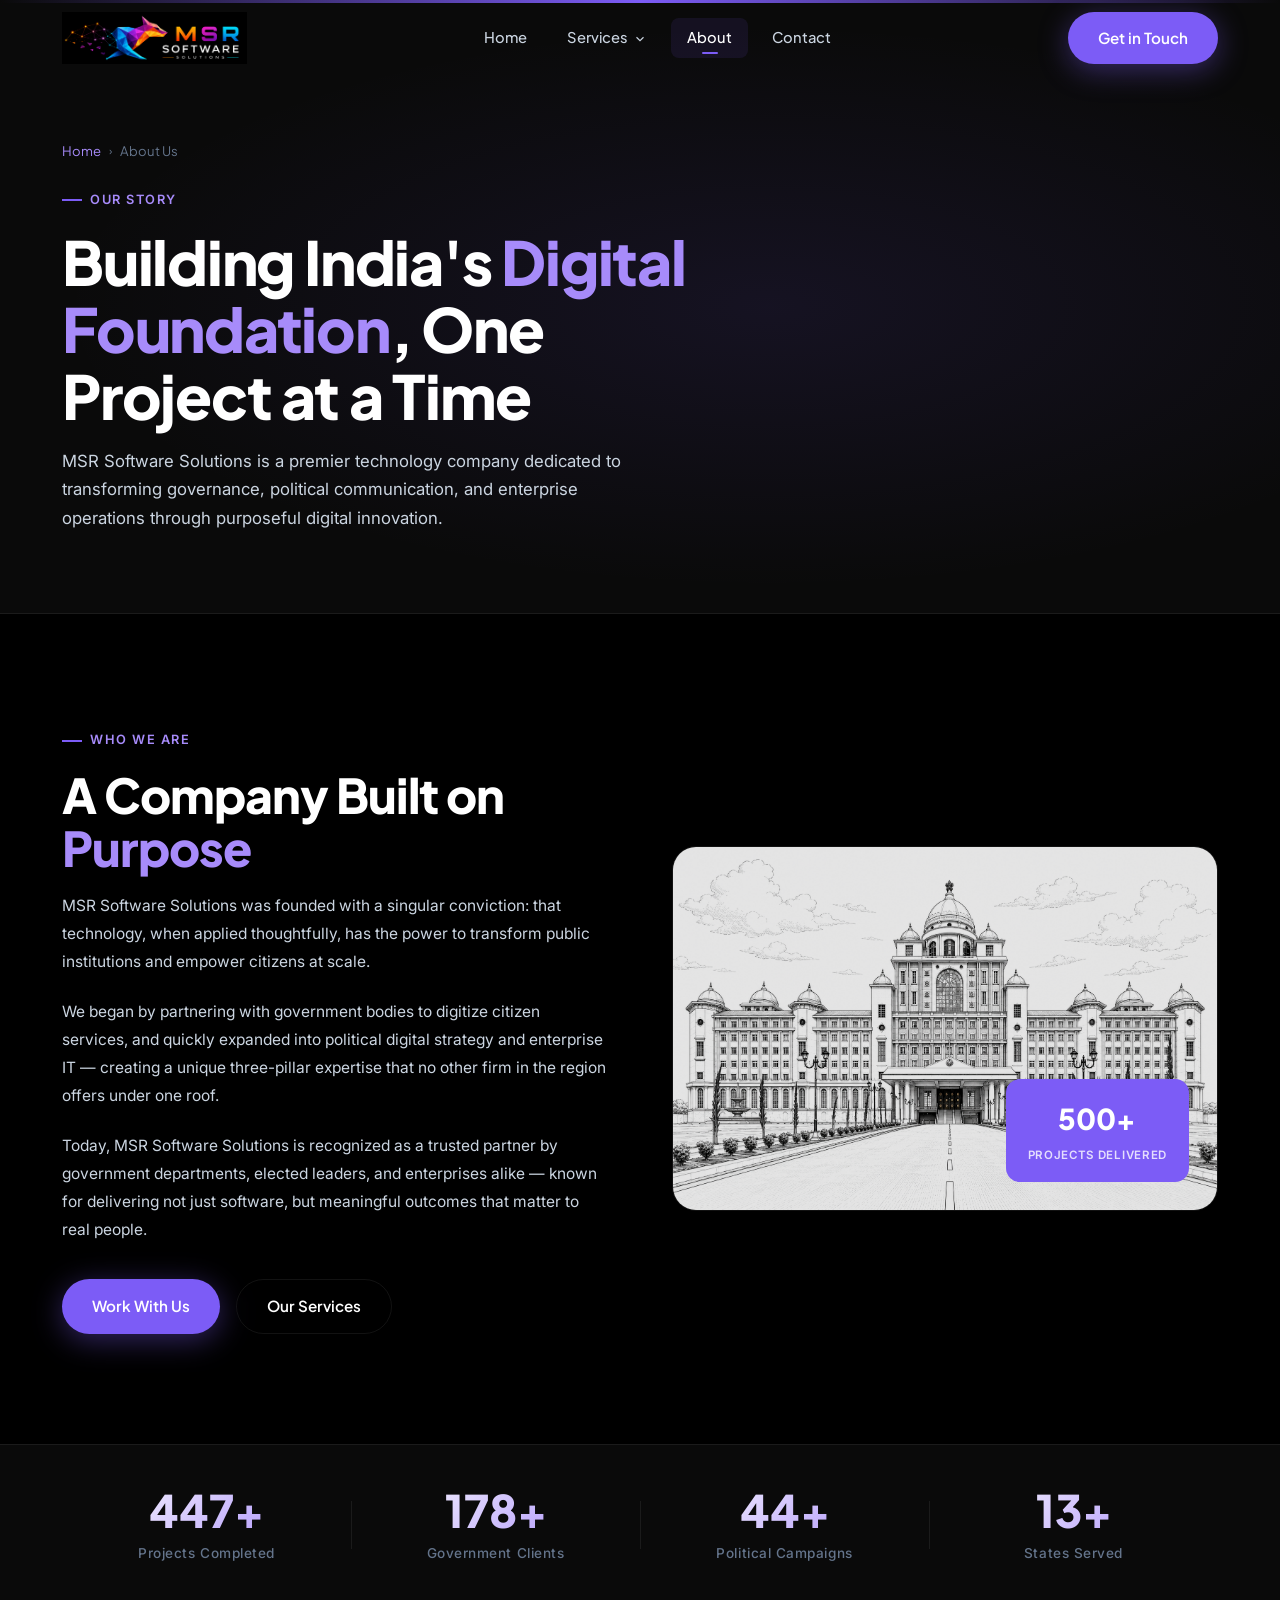
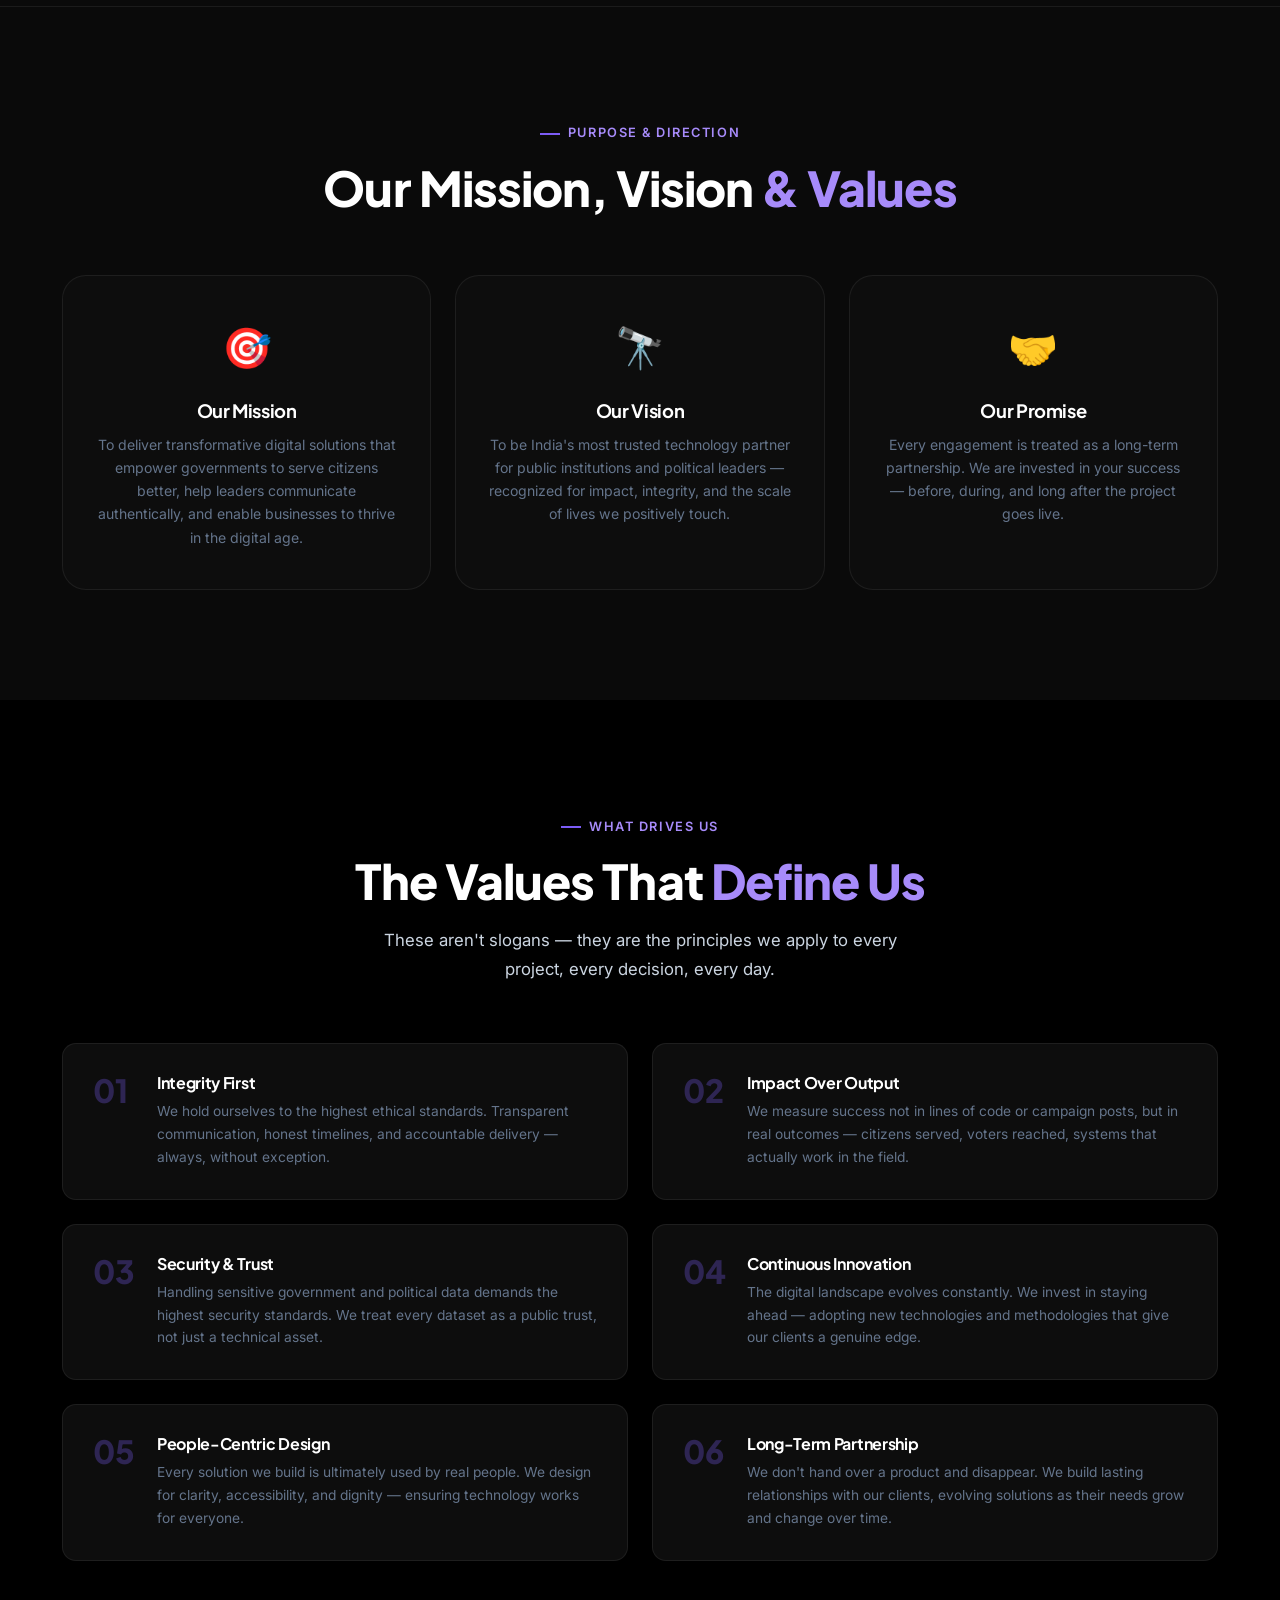
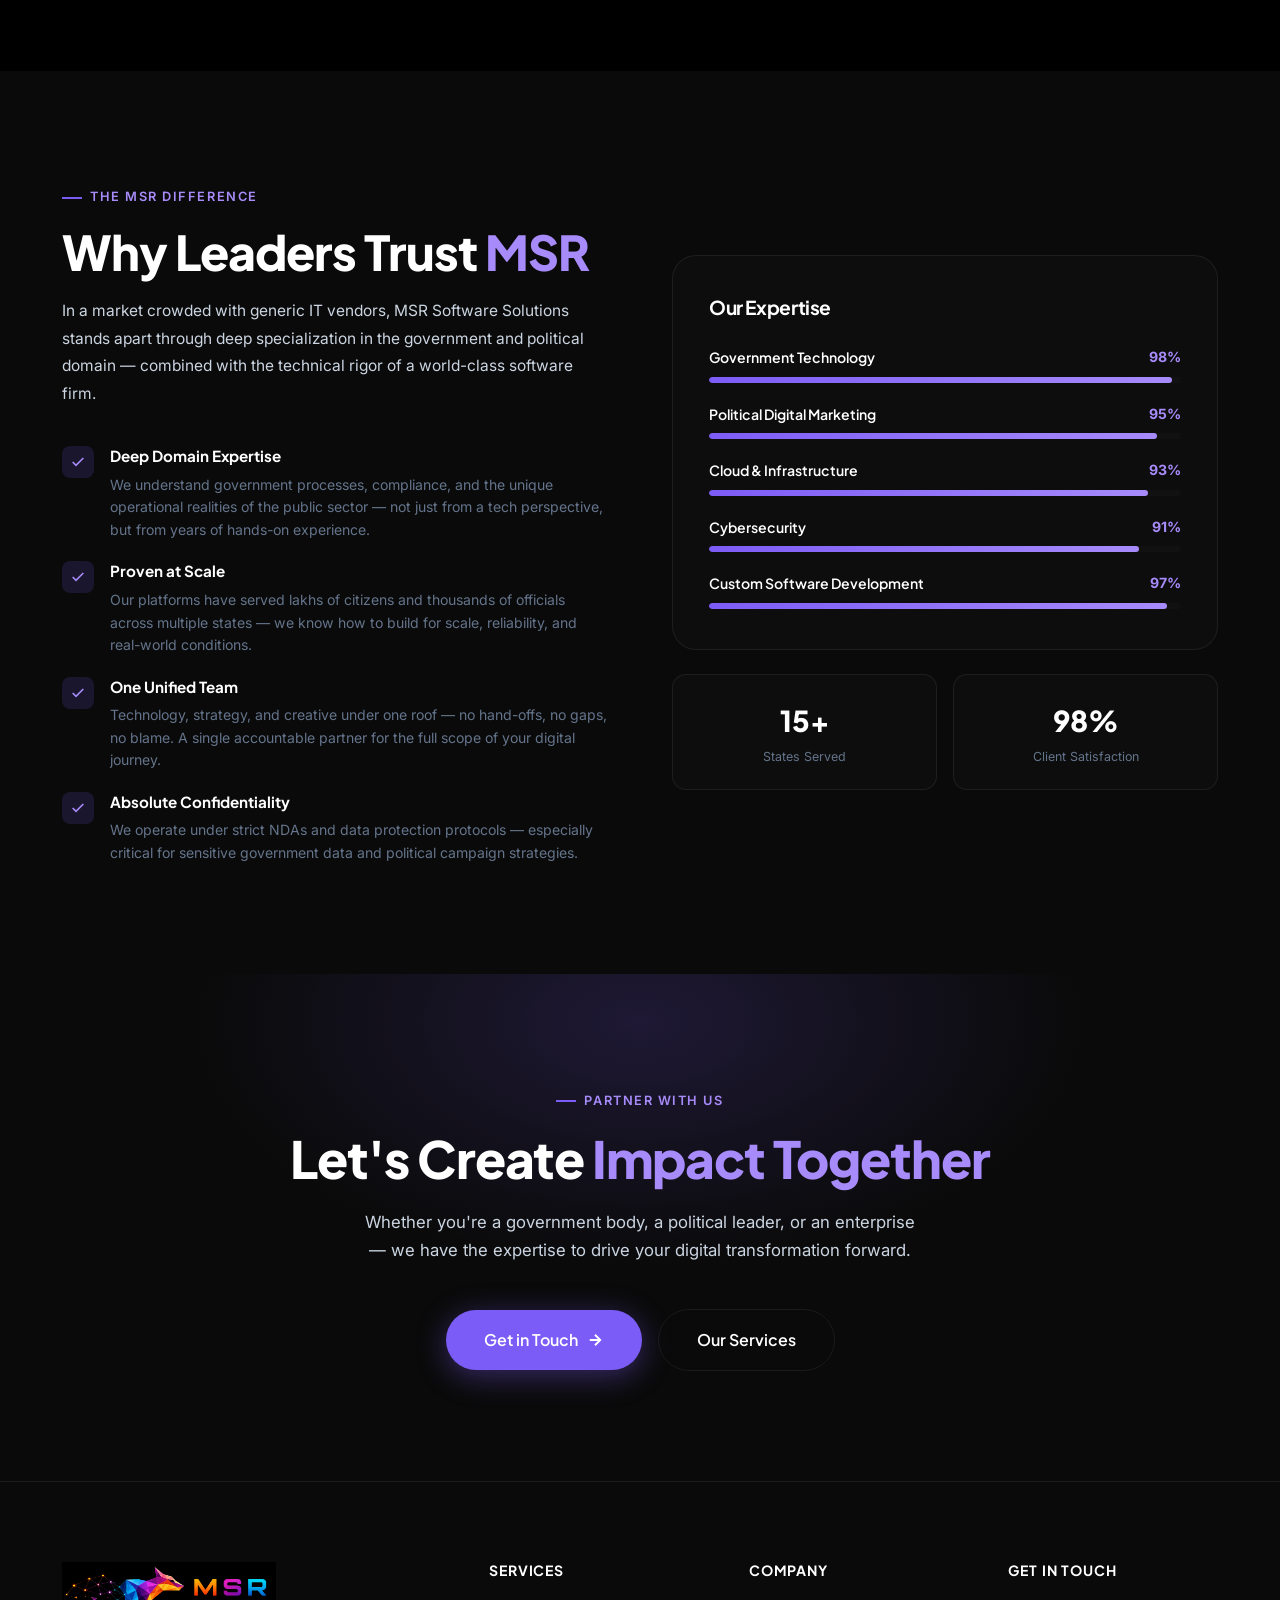
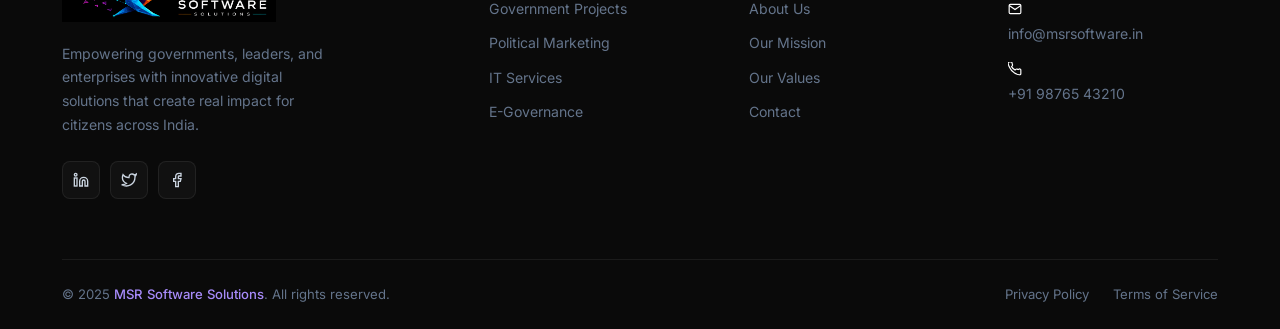
==== commit 81a902db: "Fix favicon 404, update logo across all pages, mobile responsive improvements - Fix favicon referenc" ====
--- a/about.html
+++ b/about.html
@@ -5,7 +5,7 @@
   <meta name="viewport" content="width=device-width, initial-scale=1.0" />
   <meta name="description" content="About MSR Software Solutions — Our story, mission, values, and the team behind India's trusted government tech partner." />
   <title>About Us — MSR Software Solutions</title>
-  <link rel="icon" type="image/png" href="msr_favicon_64.png" />
+  <link rel="icon" type="image/png" href="MSR LOGO .png" />
   <link rel="stylesheet" href="css/style.css" />
 </head>
 <body>
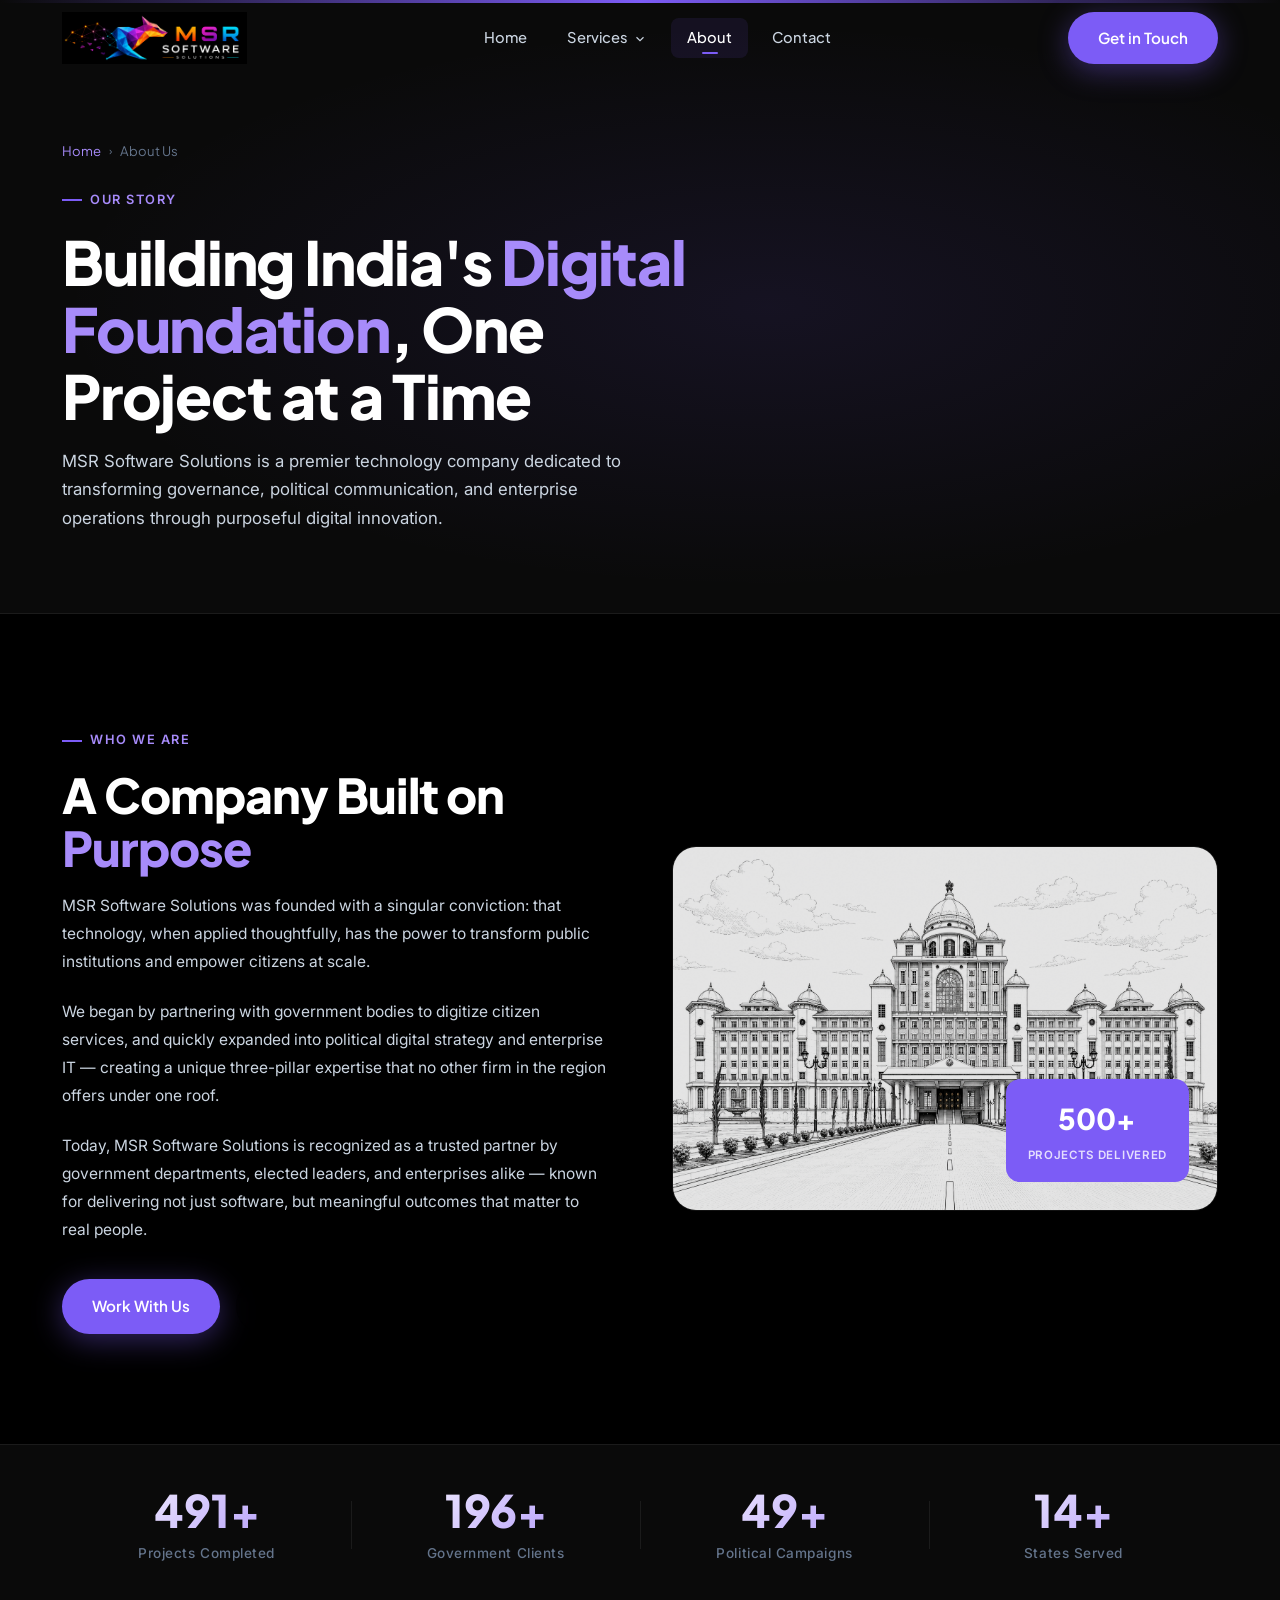
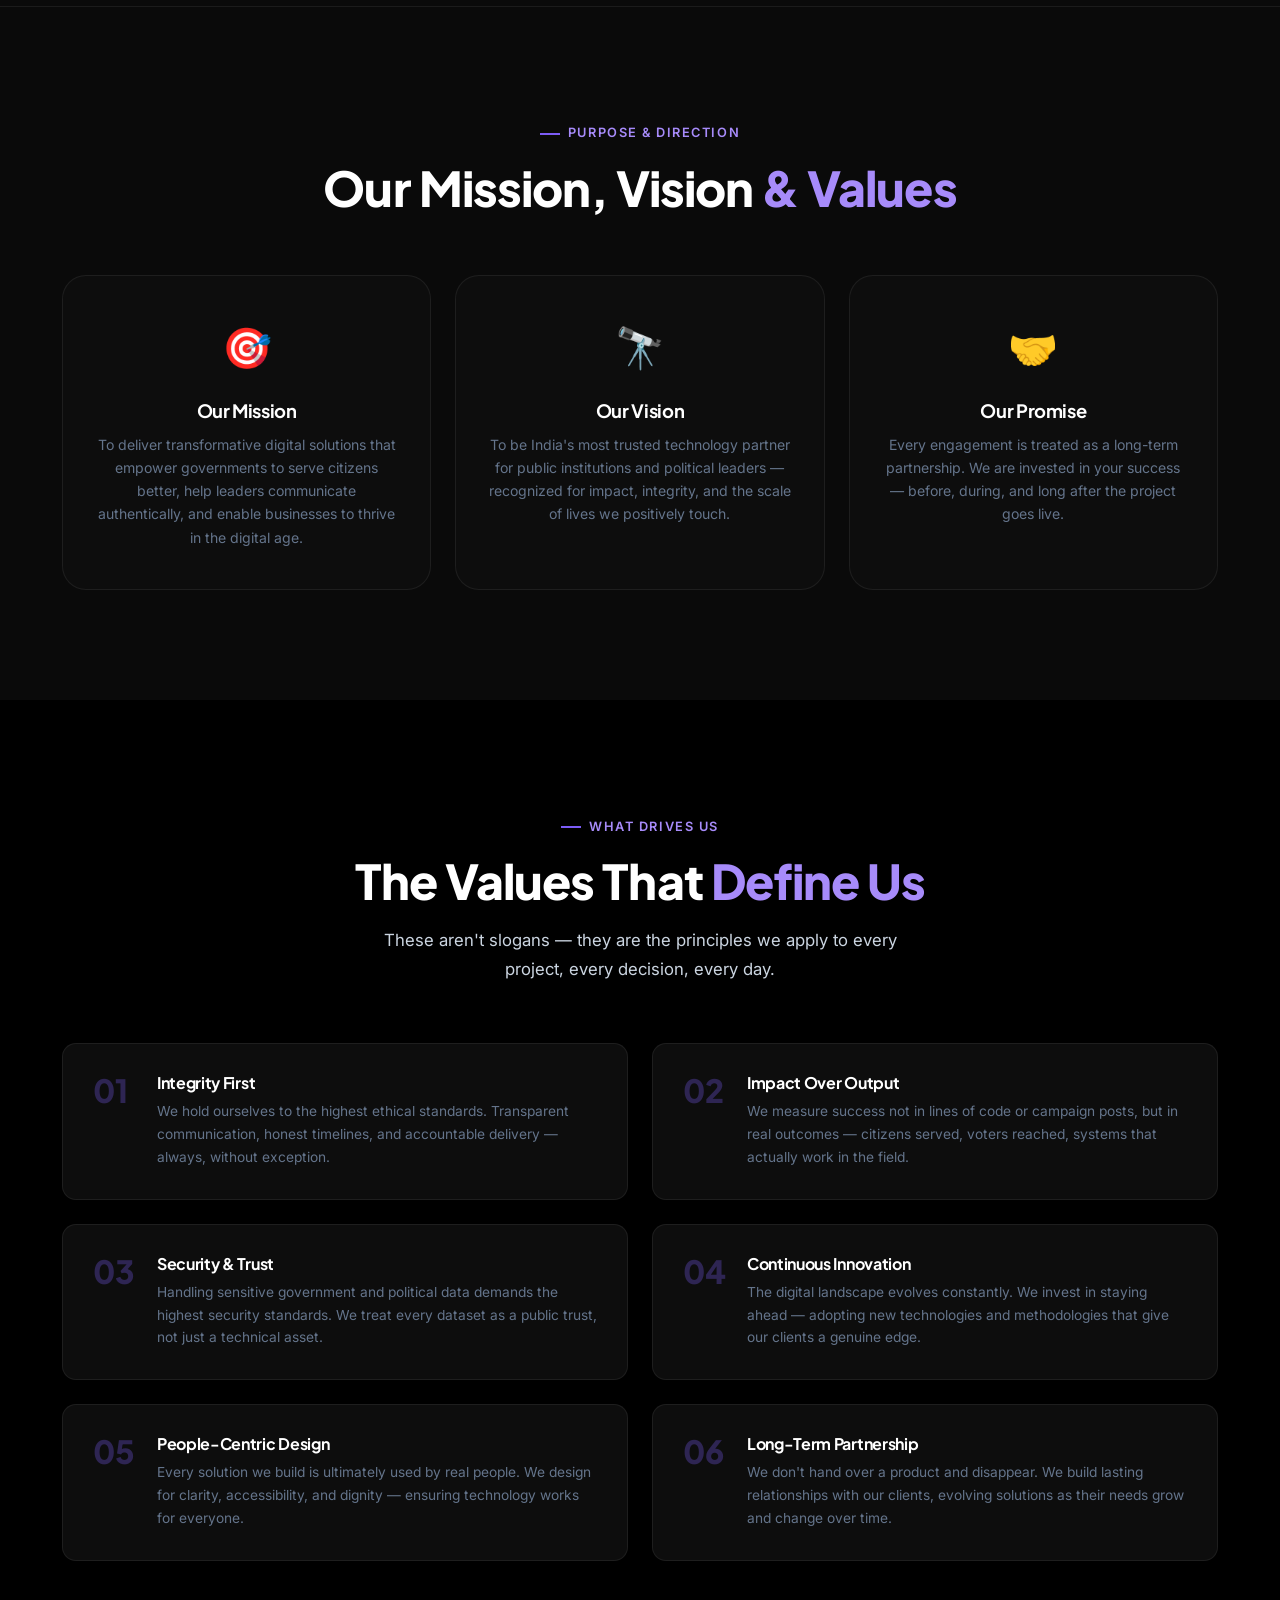
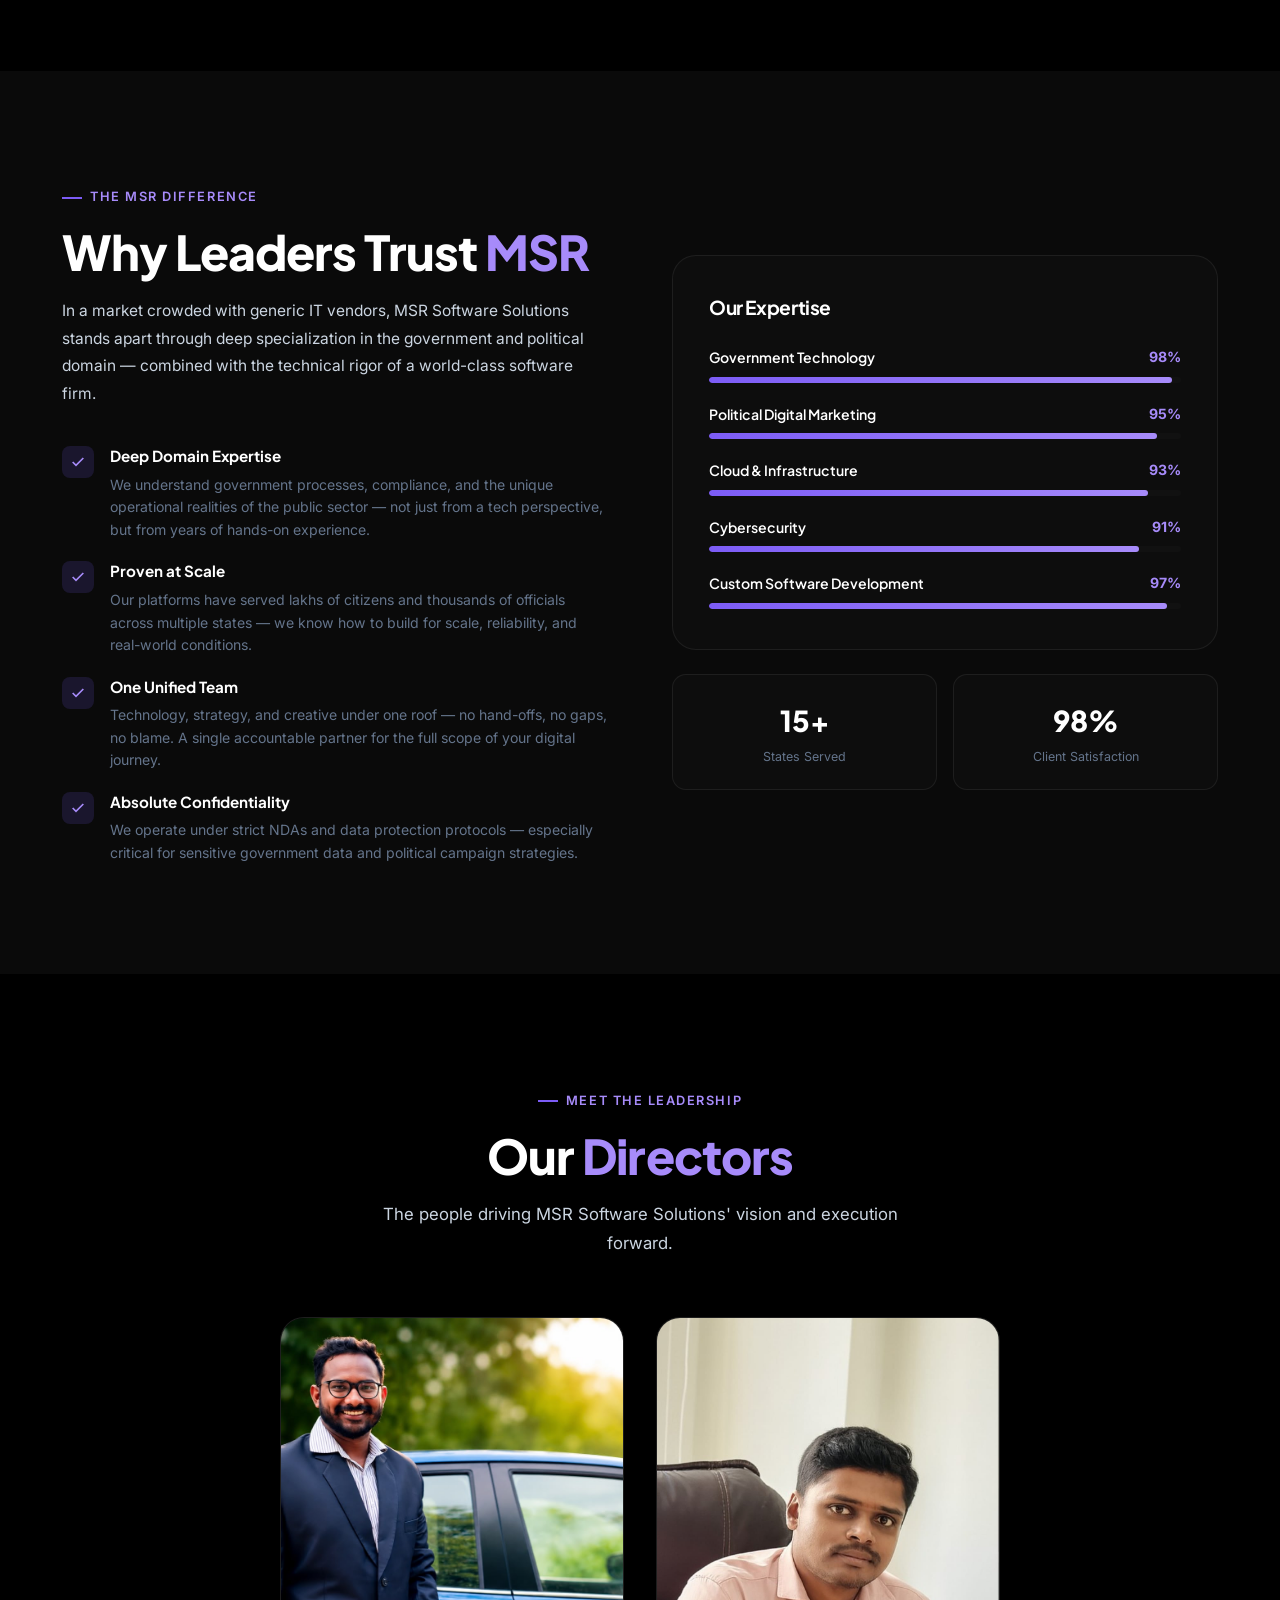
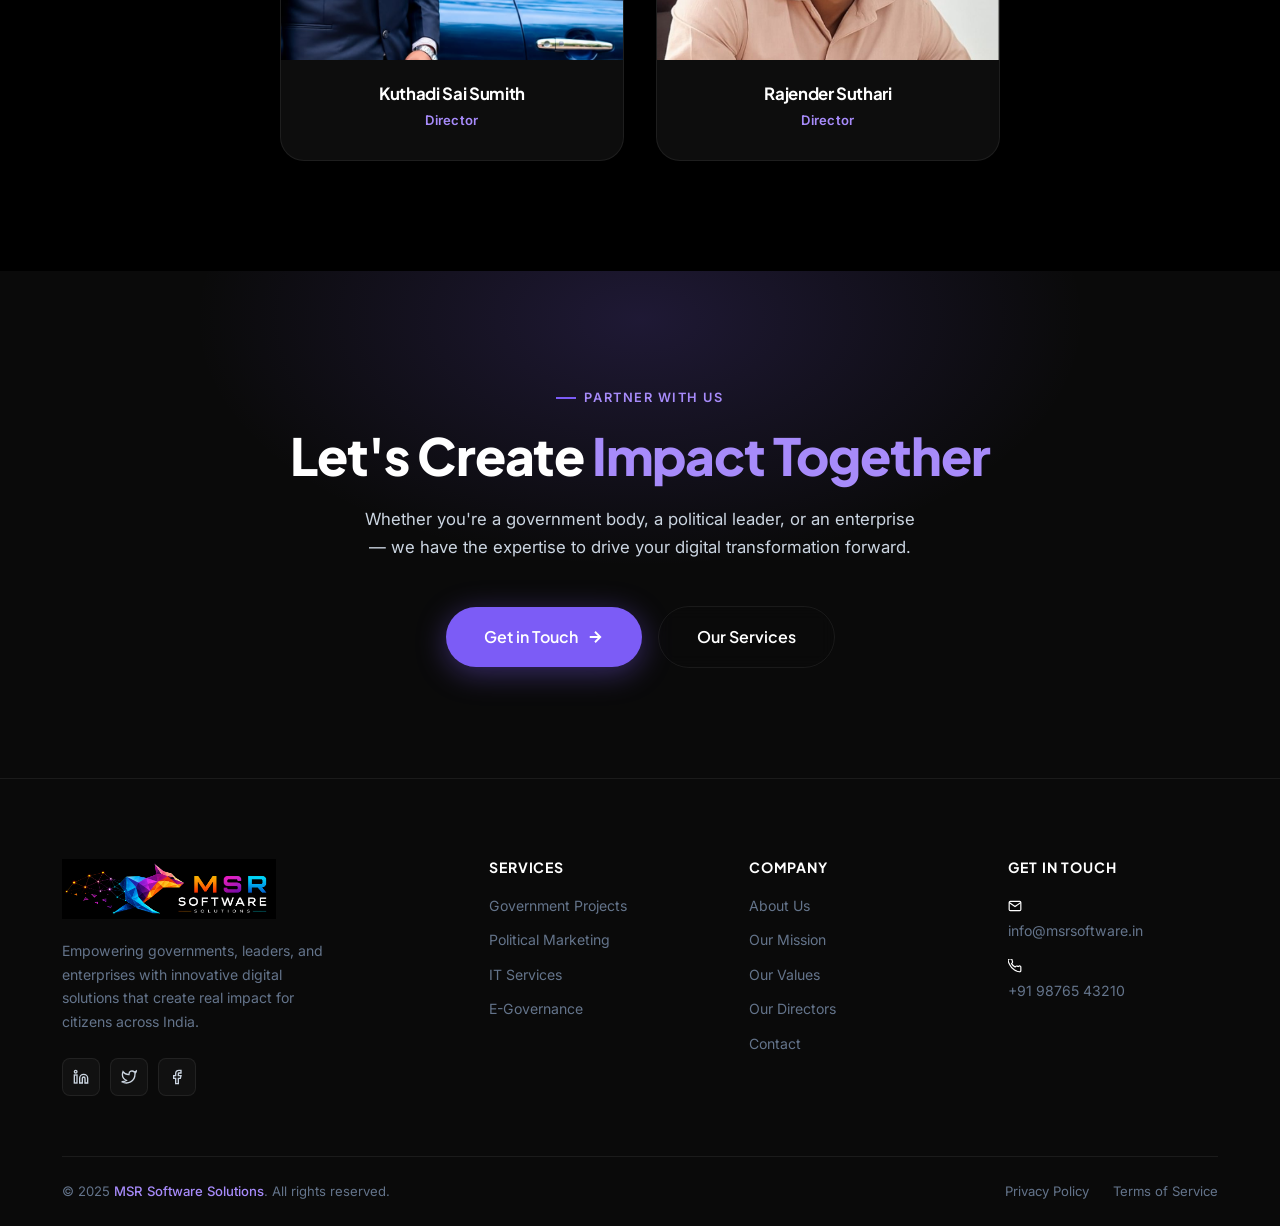
==== commit d5b97a81: "Add Directors/Leadership section to About page Includes photos and names for Kuthadi Sai Sumith and " ====
--- a/about.html
+++ b/about.html
@@ -341,6 +341,38 @@
   </div>
 </section>
 
+<!-- ===================== LEADERSHIP ===================== -->
+<section id="leadership" class="section-pad" style="background:var(--dark)">
+  <div class="container">
+    <div class="text-center reveal">
+      <div class="section-label">Meet the Leadership</div>
+      <h2 class="section-title">Our <span class="highlight">Directors</span></h2>
+      <p class="section-subtitle">The people driving MSR Software Solutions' vision and execution forward.</p>
+    </div>
+
+    <div class="team-grid">
+      <div class="team-card reveal">
+        <div class="team-card-img">
+          <img src="images/KUTHADI SAI SUMITH.jpeg" alt="Kuthadi Sai Sumith - Director, MSR Software Solutions" />
+        </div>
+        <div class="team-card-body">
+          <h4>Kuthadi Sai Sumith</h4>
+          <span class="team-card-role">Director</span>
+        </div>
+      </div>
+      <div class="team-card reveal reveal-delay-1">
+        <div class="team-card-img">
+          <img src="images/Rajender Suthari.jpeg" alt="Rajender Suthari - Director, MSR Software Solutions" />
+        </div>
+        <div class="team-card-body">
+          <h4>Rajender Suthari</h4>
+          <span class="team-card-role">Director</span>
+        </div>
+      </div>
+    </div>
+  </div>
+</section>
+
 <!-- ===================== CTA ===================== -->
 <section class="cta-section">
   <div class="container">
@@ -389,6 +421,7 @@
           <li><a href="about.html">About Us</a></li>
           <li><a href="about.html#mission">Our Mission</a></li>
           <li><a href="about.html#values">Our Values</a></li>
+          <li><a href="about.html#leadership">Our Directors</a></li>
           <li><a href="contact.html">Contact</a></li>
         </ul>
       </div>
--- a/css/style.css
+++ b/css/style.css
@@ -1436,11 +1436,19 @@
   margin-top: 60px;
 }
 
+.political-grid {
+  margin-top: 60px;
+  display: grid;
+  grid-template-columns: 1.1fr 1fr;
+  gap: 56px;
+  align-items: center;
+}
+
 .service-detail-card {
   background: var(--card-bg);
   border: 1px solid var(--border-light);
   border-radius: var(--radius-lg);
-  padding: 44px 40px;
+  padding: 40px 36px;
   position: relative;
   overflow: hidden;
   transition: var(--transition);
@@ -1562,6 +1570,66 @@
   font-size: 0.88rem;
   color: var(--text-muted);
   line-height: 1.65;
+}
+
+/* Leadership / Directors */
+.team-grid {
+  display: grid;
+  grid-template-columns: repeat(2, 1fr);
+  gap: 32px;
+  max-width: 720px;
+  margin: 60px auto 0;
+}
+
+.team-card {
+  background: var(--card-bg);
+  border: 1px solid var(--border-light);
+  border-radius: var(--radius-lg);
+  overflow: hidden;
+  text-align: center;
+  transition: var(--transition);
+}
+
+.team-card:hover {
+  border-color: rgba(124, 92, 246, 0.35);
+  transform: translateY(-4px);
+}
+
+.team-card-img {
+  width: 100%;
+  aspect-ratio: 1 / 1;
+  overflow: hidden;
+}
+
+.team-card-img img {
+  width: 100%;
+  height: 100%;
+  object-fit: cover;
+  object-position: top center;
+}
+
+.team-card-body {
+  padding: 24px 20px 28px;
+}
+
+.team-card-body h4 {
+  font-size: 1.05rem;
+  font-weight: 700;
+  font-family: var(--font-head);
+  color: var(--white);
+}
+
+.team-card-role {
+  display: inline-block;
+  margin-top: 6px;
+  font-size: 0.82rem;
+  font-weight: 600;
+  color: var(--primary-light);
+  letter-spacing: 0.02em;
+}
+
+@media (max-width: 640px) {
+  .team-grid { grid-template-columns: 1fr; max-width: 340px; gap: 24px; }
 }
 
 /* Values */
@@ -1933,6 +2001,7 @@
 
   .services-grid { grid-template-columns: 1fr; }
   .services-detail-grid { grid-template-columns: 1fr; }
+  .political-grid { grid-template-columns: 1fr; gap: 32px; }
   .grid-2 { grid-template-columns: 1fr; }
   .why-grid { grid-template-columns: 1fr; }
   .mission-grid { grid-template-columns: 1fr; }
@@ -1990,6 +2059,17 @@
   .services-grid { grid-template-columns: 1fr; gap: 20px; }
   .service-card-img { height: 200px; }
 
+  .services-detail-grid { grid-template-columns: 1fr; gap: 18px; }
+  .political-grid { grid-template-columns: 1fr; gap: 24px; }
+  .service-detail-card { padding: 26px 20px; }
+  .service-detail-card h3 { font-size: 1.05rem; }
+
+  .page-hero { padding: calc(var(--nav-height) + 16px) 0 36px; }
+  .page-hero-content h1 { font-size: clamp(1.6rem, 6vw, 2.4rem) !important; }
+  .page-hero-content p { font-size: 0.88rem; }
+
+  .section-pad { padding: 60px 0; }
+
   .industries-grid { grid-template-columns: repeat(2, 1fr); gap: 14px; }
   .industry-card-img { height: 130px; }
   .industry-card-body { padding: 14px 14px 16px; }
